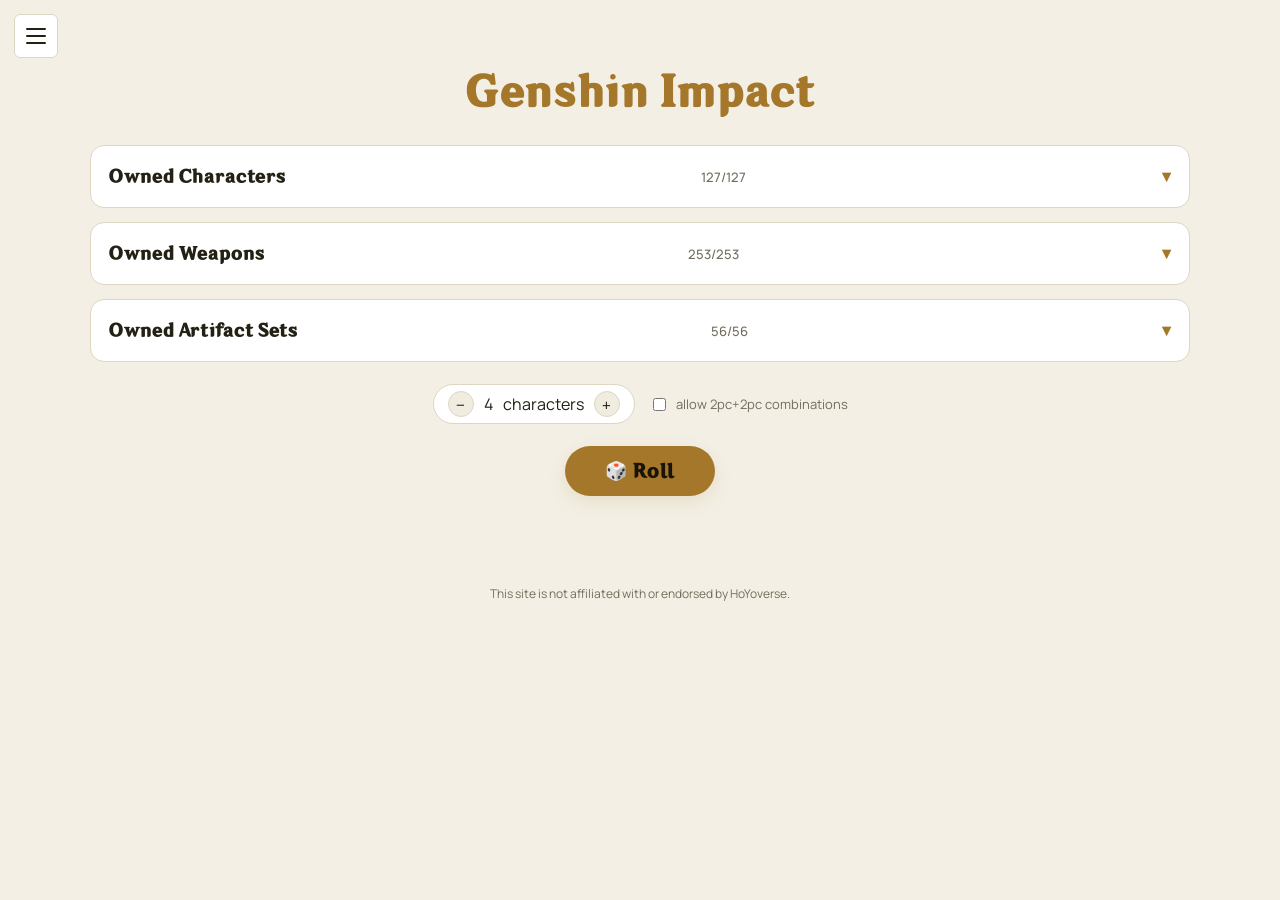
==== genshin.html @ 6782cf8c "10/10/26 Changelog" ====
<!DOCTYPE html>
<html lang="en">
<head>
<meta charset="UTF-8">
<meta name="viewport" content="width=device-width, initial-scale=1, viewport-fit=cover">
<title>Genshin Bravery</title>
<link rel="icon" type="image/png" href="images/characters/tartaglia.png">
<link rel="preconnect" href="https://fonts.googleapis.com">
<link rel="preconnect" href="https://fonts.gstatic.com" crossorigin>
<link href="https://fonts.googleapis.com/css2?family=Manrope:wght@400;500;600;700&display=swap" rel="stylesheet">
<link rel="stylesheet" href="styles.css">
</head>
<body>
<button class="sidebar-toggle" type="button" aria-label="Open game menu" aria-controls="game-sidebar" aria-expanded="false">
  <span></span><span></span><span></span>
</button>
<aside class="game-sidebar" id="game-sidebar" aria-label="Game options" aria-hidden="true" inert>
  <h2>Games</h2>
  <nav>
    <a class="game-link" href="index.html">Home</a>
    <a class="game-link" href="genshin.html">Genshin Impact</a>
    <button class="game-link" type="button" disabled aria-label="Honkai: Star Rail, unavailable">
      Honkai: Star Rail
    </button>
    <button class="game-link" type="button" disabled aria-label="Zenless Zone Zero, unavailable">
      Zenless Zone Zero
    </button>
    <button class="game-link" type="button" disabled aria-label="Wuthering Waves, unavailable">
      Wuthering Waves
    </button>
  </nav>
</aside>
<div class="wrap">
<header>
  <h1>Genshin Impact</h1>
</header>

<div class="card"><details id="det-chars"><summary>Owned Characters <span class="count" id="chars-count"></span></summary><div id="chars-groups"></div></details></div>
<div class="card"><details id="det-weapons"><summary>Owned Weapons <span class="count" id="weapons-count"></span></summary><div id="weapons-groups"></div></details></div>
<div class="card"><details id="det-artifacts"><summary>Owned Artifact Sets <span class="count" id="artifacts-count"></span></summary><div id="artifacts-groups"></div></details></div>

<div class="controls">
  <div class="stepper"><button id="team-dec">−</button><span id="team-size">4</span> characters<button id="team-inc">+</button></div>
  <label class="toggle-row"><input type="checkbox" id="combo-toggle"> allow 2pc+2pc combinations</label>
</div>

<button class="roll-btn" id="roll-btn">🎲 Roll</button>
<div id="msg"></div>
<div id="results"></div>

<footer class="landing-footer">This site is not affiliated with or endorsed by HoYoverse.</footer>
</div>

<script src="data.js"></script>
<script src="app.js"></script>
<script src="sidebar.js"></script>
</body>
</html>
---- styles.css ----
@font-face{
  font-family:'HYWenHei';
  src:url('./fonts/HYWenHei.woff2') format('woff2');
  font-style:normal;
  font-display:swap;
}
@font-face{
  font-family:'FOT-Yuruka Std';
  src:url('./fonts/FOT-Yuruka Std.woff2') format('woff2');
  font-style:normal;
  font-display:swap;
}
:root{
  --bg:#12141c; --surface:#191c27; --surface2:#212533; --line:#2c3040;
  --text:#eae7dc; --muted:#9296a8; --gold:#caa452; --gold-soft:#caa45233;
  box-sizing:border-box;
  padding-top:env(safe-area-inset-top,0px);
  padding-bottom:env(safe-area-inset-bottom,0px);
}
@media (prefers-color-scheme: light){
  :root:not([data-theme="dark"]){
    --bg:#f3efe4; --surface:#ffffff; --surface2:#f0ece0; --line:#ddd6c3;
    --text:#232014; --muted:#726d5c; --gold:#a5772b; --gold-soft:#a5772b22;
  }
}
:root[data-theme="dark"]{
  --bg:#12141c; --surface:#191c27; --surface2:#212533; --line:#2c3040;
  --text:#eae7dc; --muted:#9296a8; --gold:#caa452; --gold-soft:#caa45233;
}
*{box-sizing:border-box;}
html{scroll-padding-top:env(safe-area-inset-top,0px);}
body{margin:0; background:var(--bg); color:var(--text); font-family:'Manrope',system-ui,sans-serif; min-height:100%; padding:28px 18px 60px;}
.wrap{max-width:1100px; margin:0 auto;}
header{text-align:center; margin-bottom:28px;}
.repo-badge{display:inline-flex; align-items:center; justify-content:center; padding:7px 12px; border-radius:999px; border:1px solid var(--line); background:var(--surface); color:var(--gold); text-decoration:none; font-size:12px; font-weight:700; letter-spacing:.04em; text-transform:uppercase; transition:all .15s ease;}
.repo-badge:hover,.repo-badge:focus-visible{background:var(--surface2); border-color:var(--gold); text-decoration:none; transform:translateY(-1px);}
.github-link{display:inline-flex; width:38px; height:38px; align-items:center; justify-content:center; border:1px solid var(--line); border-radius:6px; background:var(--surface); color:var(--gold); transition:background .15s ease,border-color .15s ease,color .15s ease;}
.github-link svg{width:21px; height:21px;}
.github-link:hover,.github-link:focus-visible{background:var(--surface2); border-color:var(--gold); color:var(--text);}
h1{font-family:'HYWenHei',serif; font-weight:700; letter-spacing:.02em; font-size:clamp(28px,6vw,40px); margin:0 0 6px; color:var(--gold);}
header p{color:var(--muted); margin:0; font-size:15px;}
.card{background:var(--surface); border:1px solid var(--line); border-radius:14px; padding:16px 18px; margin-bottom:14px;}
details summary{cursor:pointer; font-family:'HYWenHei',serif; font-size:17px; font-weight:600; list-style:none; display:flex; justify-content:space-between; align-items:center; padding:4px 0;}
details summary::-webkit-details-marker{display:none;}
summary .count{font-family:'Manrope',sans-serif; font-weight:500; font-size:13px; color:var(--muted);}
summary::after{content:'▾'; color:var(--gold); transition:transform .2s;}
details[open] summary::after{transform:rotate(180deg);}
.group{margin-top:14px;}
.group-head{display:flex; justify-content:space-between; align-items:center; margin-bottom:9px;}
.group-head b{font-size:13px; letter-spacing:.03em;}
.group-head .mini{background:none; border:1px solid var(--line); color:var(--muted); font-size:11px; border-radius:20px; padding:3px 9px; cursor:pointer;}
.chips{display:grid; grid-template-columns:repeat(auto-fill,minmax(74px,1fr)); gap:12px 9px;}
.item-card{display:flex; flex-direction:column; align-items:center; gap:5px; cursor:pointer; user-select:none;}
.thumb{width:100%; aspect-ratio:1/1; border-radius:11px; background:var(--surface2); border:2px solid var(--line); display:flex; align-items:center; justify-content:center; font-family:'HYWenHei',serif; font-weight:600; font-size:17px; color:var(--muted); position:relative; overflow:hidden; transition:opacity .15s, border-color .15s;}
.thumb img{width:100%; height:100%; object-fit:cover; display:block;}
.item-card:not(.on) .thumb{opacity:.4;}
.item-card.on .thumb{border-color:var(--accent,var(--gold));}
.thumb .check{position:absolute; top:3px; right:3px; width:16px; height:16px; border-radius:50%; background:var(--accent,var(--gold)); color:#12141c; font-size:10px; font-weight:700; display:none; align-items:center; justify-content:center;}
.item-card.on .thumb .check{display:flex;}
.item-label{font-size:10.5px; text-align:center; line-height:1.2; color:var(--text); max-width:80px;}
.controls{display:flex; flex-wrap:wrap; gap:14px; align-items:center; justify-content:center; margin:22px 0;}
.stepper{display:flex; align-items:center; gap:10px; background:var(--surface); border:1px solid var(--line); border-radius:20px; padding:6px 14px;}
.stepper button{width:26px; height:26px; border-radius:50%; border:1px solid var(--line); background:var(--surface2); color:var(--text); font-size:15px; cursor:pointer;}
.toggle-row{display:flex; align-items:center; gap:7px; font-size:13px; color:var(--muted);}
.toggle-row input{accent-color:var(--gold);}
.roll-btn{display:block; margin:0 auto 30px; font-family:'HYWenHei',serif; font-weight:700; font-size:18px; letter-spacing:.03em; background:var(--gold); color:#1a1408; border:none; padding:14px 40px; border-radius:30px; cursor:pointer; box-shadow:0 6px 18px var(--gold-soft);}
.roll-btn:active{transform:translateY(1px);}
#msg{text-align:center; color:var(--muted); font-size:14px; min-height:20px; margin-bottom:10px;}
#results{display:grid; grid-template-columns:repeat(auto-fit,minmax(145px,max-content)); gap:14px; justify-content:center;}
.result-card{background:var(--surface); border:1px solid var(--line); border-top:4px solid var(--elc,var(--gold)); border-radius:12px; padding:16px 10px; min-width:0; width:175px; max-width:100%; height:550px; display:flex; flex-direction:column; align-items:center; position:relative; animation:result-card-reveal .42s cubic-bezier(.2,.75,.3,1) both; animation-delay:var(--reveal-delay,0ms);}
@keyframes result-card-reveal{from{opacity:0; transform:translateY(14px) scale(.97);}to{opacity:1; transform:translateY(0) scale(1);}}
@media (prefers-reduced-motion:reduce){.result-card{animation:none;}}
.result-card.combo-result{height:550px;}
.result-card .result-head{display:flex; flex-direction:column; align-items:center; gap:6px; width:100%; height:125px; flex-shrink:0; text-align:center;}
.result-card .result-icon{width:100%; aspect-ratio:1; height:auto; border-radius:10px; overflow:hidden; border:1px solid var(--line); background:var(--surface2); display:flex; align-items:center; justify-content:center; font-family:'HYWenHei',serif; font-size:12px; font-weight:700; color:var(--text); text-transform:uppercase; flex-shrink:0;}
.result-card .result-head .result-icon{max-width:104px;}
.result-card .result-icon img{width:100%; height:100%; object-fit:cover; display:block;}
.result-card h3{margin:0 0 2px; font-family:'HYWenHei',serif; font-size:15px;}
.result-card .elem{font-size:10px; color:var(--elc,var(--muted)); font-weight:700; letter-spacing:.04em; margin-bottom:10px;}
.result-card .result-section{width:100%; display:flex; justify-content:center; text-align:center;}
.result-card .weapon-result{height:220px; flex-shrink:0; align-items:center;}
.result-card .artifact-result{height:140px; flex-shrink:0; align-items:flex-end; padding-bottom:18px;}
.result-card.combo-result .weapon-result{height:175px;}
.result-card.combo-result .artifact-result{height:210px; align-items:center; padding-bottom:0;}
.result-card .result-item{display:flex; flex-direction:column; align-items:center; gap:6px; min-height:22px; max-width:100%; color:var(--text); font-size:11px; overflow-wrap:anywhere;}
.result-card .result-item b{font-weight:600; line-height:1.2; min-height:27px; display:flex; align-items:flex-start; justify-content:center;}
.result-card .weapon-result .result-item{width:100%;}
.result-card .weapon-result .result-icon{max-width:104px;}
.result-card .artifact-group{display:flex; justify-content:center; gap:6px; width:100%;}
.result-card .artifact-group .result-item{width:calc(50% - 3px);}
.result-card .artifact-group .result-icon{max-width:104px;}
.result-card .artifact-group.combo{flex-direction:column; align-items:center; gap:5px;}
.result-card .artifact-group.combo .result-item{width:100%;}
.result-card .artifact-group.combo .result-icon{max-width:68px;}
.result-card .result-item .mini-icon{width:20px; height:20px; border-radius:6px; object-fit:cover; display:flex; align-items:center; justify-content:center; background:var(--surface2); border:1px solid var(--line); font-size:8px; color:var(--text); font-family:'HYWenHei',serif; overflow:hidden; flex-shrink:0;}
.result-card .result-item .mini-icon img{width:100%; height:100%; object-fit:cover; display:block;}
.result-card .note{position:absolute; left:10px; right:10px; bottom:6px; font-size:11px; color:var(--gold); text-align:center;}
footer{text-align:center; color:var(--muted); font-size:12px; margin-top:30px;}
footer + footer{margin-top:6px;}
footer:last-child{margin-top:12px;}
.landing-page{display:flex; flex-direction:column; min-height:100vh; padding:0;}
.game-sidebar{position:fixed; z-index:20; inset:0 auto 0 0; width:min(280px,85vw); padding:76px 18px 24px; background:var(--surface); border-right:1px solid var(--line); box-shadow:12px 0 32px #0003; transform:translateX(-105%); visibility:hidden; transition:transform .22s ease,visibility .22s;}
.sidebar-open .game-sidebar{transform:translateX(0); visibility:visible;}
.sidebar-toggle{position:fixed; z-index:30; top:14px; left:14px; display:grid; align-content:center; justify-items:center; gap:5px; width:44px; height:44px; padding:0; border:1px solid var(--line); border-radius:6px; background:var(--surface); color:var(--text); cursor:pointer;}
.sidebar-toggle span{width:20px; height:2px; border-radius:1px; background:currentColor;}
.sidebar-toggle:hover,.sidebar-toggle:focus-visible{border-color:var(--gold); outline-color:var(--gold);}
.game-sidebar h2{margin:0 0 22px; color:var(--muted); font-size:12px; font-weight:700; letter-spacing:.12em; text-transform:uppercase;}
.game-sidebar nav{display:grid; gap:8px;}
.game-link{display:flex; align-items:center; width:100%; min-height:46px; padding:0 13px; border:1px solid transparent; border-radius:6px; background:transparent; color:var(--text); font:600 14px 'Manrope',system-ui,sans-serif; text-align:left; text-decoration:none; cursor:pointer;}
.game-link[href]:hover,.game-link[href]:focus-visible{background:var(--surface2); border-color:var(--line);}
.game-link:disabled{color:var(--muted); cursor:not-allowed; opacity:.6;}
.landing-main{display:flex; flex:1; flex-direction:column; align-items:center; justify-content:center; gap:16px; min-width:0; min-height:0; padding:32px;}
.landing-main h1{font-family:'FOT-Yuruka Std',serif; font-weight:400; margin:0; text-align:center; font-size:clamp(32px,6vw,56px);}
.landing-footer{display:flex; align-items:center; justify-content:center; gap:16px; width:100%; margin:0; padding:16px 24px max(16px,env(safe-area-inset-bottom,0px)); color:var(--muted); font-size:12px; line-height:1.6; text-align:center;}
.landing-footer a{color:var(--gold); text-underline-offset:3px;}
.landing-footer a:hover,.landing-footer a:focus-visible{color:var(--text);}
@media(max-width:600px){
  .game-sidebar nav{grid-template-columns:1fr;}
  .game-link{padding:0 9px; font-size:12px;}
  .landing-footer{padding-right:16px; padding-left:16px;}
}
body:not(.landing-page) .wrap{padding-top:40px;}
@media(prefers-reduced-motion:reduce){.game-sidebar{transition:none;}}
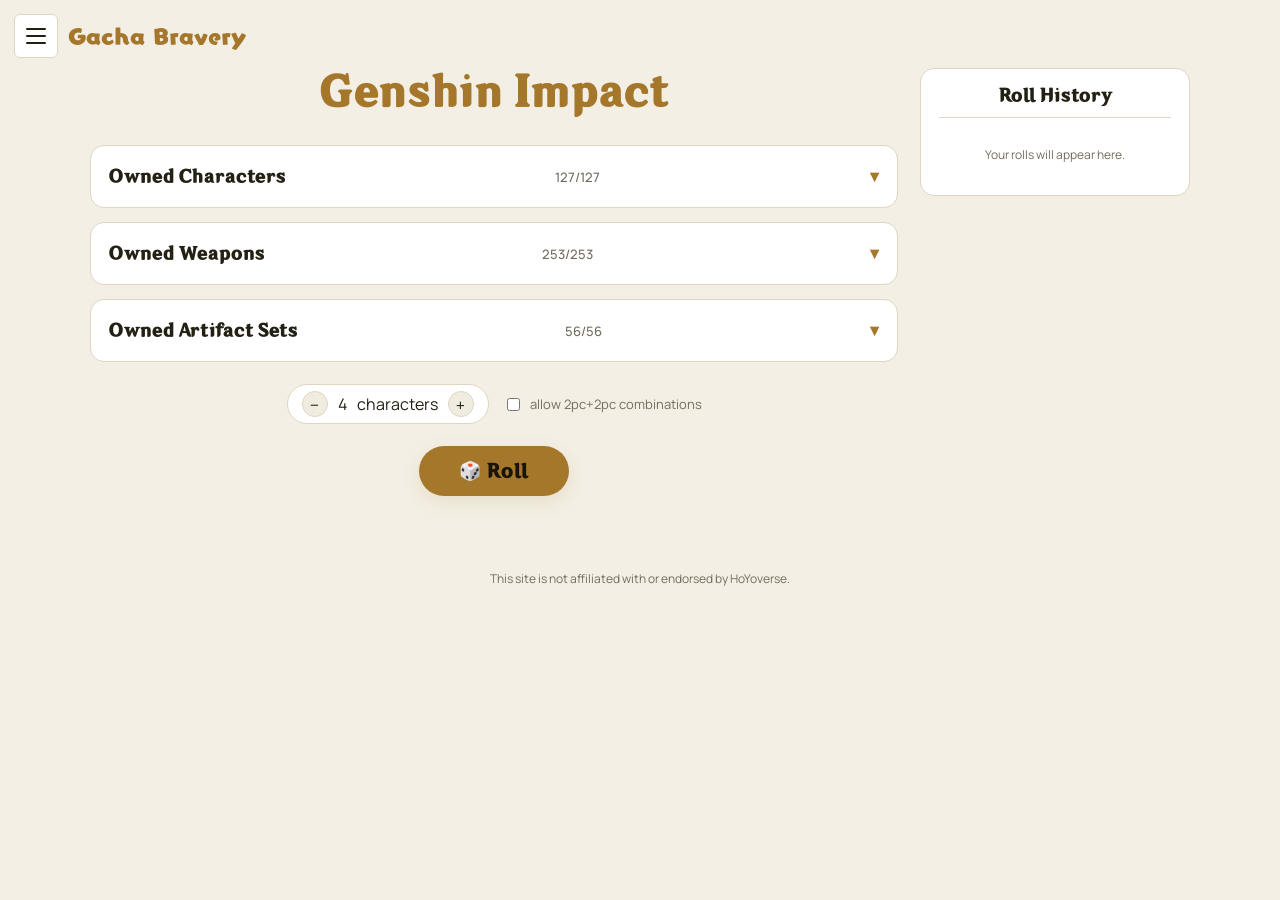
==== commit 208c1e61: "10/10/26 Changelog v2" ====
--- a/genshin.html
+++ b/genshin.html
@@ -3,7 +3,7 @@
 <head>
 <meta charset="UTF-8">
 <meta name="viewport" content="width=device-width, initial-scale=1, viewport-fit=cover">
-<title>Genshin Bravery</title>
+<title>Gacha Bravery</title>
 <link rel="icon" type="image/png" href="images/characters/tartaglia.png">
 <link rel="preconnect" href="https://fonts.googleapis.com">
 <link rel="preconnect" href="https://fonts.gstatic.com" crossorigin>
@@ -14,11 +14,11 @@
 <button class="sidebar-toggle" type="button" aria-label="Open game menu" aria-controls="game-sidebar" aria-expanded="false">
   <span></span><span></span><span></span>
 </button>
+<a class="brand-link" href="index.html">Gacha Bravery</a>
 <aside class="game-sidebar" id="game-sidebar" aria-label="Game options" aria-hidden="true" inert>
   <h2>Games</h2>
   <nav>
-    <a class="game-link" href="index.html">Home</a>
-    <a class="game-link" href="genshin.html">Genshin Impact</a>
+    <button class="game-link" type="button" disabled aria-current="page">Genshin Impact</button>
     <button class="game-link" type="button" disabled aria-label="Honkai: Star Rail, unavailable">
       Honkai: Star Rail
     </button>
@@ -31,6 +31,8 @@
   </nav>
 </aside>
 <div class="wrap">
+<div class="genshin-layout">
+<main class="genshin-main">
 <header>
   <h1>Genshin Impact</h1>
 </header>
@@ -47,6 +49,17 @@
 <button class="roll-btn" id="roll-btn">🎲 Roll</button>
 <div id="msg"></div>
 <div id="results"></div>
+</main>
+
+<aside class="roll-history card" aria-labelledby="history-title">
+  <div class="history-heading">
+    <h2 id="history-title">Roll History</h2>
+  </div>
+  <ol id="roll-history" aria-live="polite">
+    <li class="history-empty">Your rolls will appear here.</li>
+  </ol>
+</aside>
+</div>
 
 <footer class="landing-footer">This site is not affiliated with or endorsed by HoYoverse.</footer>
 </div>
--- a/styles.css
+++ b/styles.css
@@ -31,6 +31,19 @@
 html{scroll-padding-top:env(safe-area-inset-top,0px);}
 body{margin:0; background:var(--bg); color:var(--text); font-family:'Manrope',system-ui,sans-serif; min-height:100%; padding:28px 18px 60px;}
 .wrap{max-width:1100px; margin:0 auto;}
+.genshin-layout{display:grid; grid-template-columns:minmax(0,1fr) 270px; gap:22px; align-items:start;}
+.genshin-main{min-width:0;}
+.roll-history{position:sticky; top:18px; max-height:calc(100vh - 36px); overflow:auto; padding:14px;}
+.history-heading{display:flex; align-items:center; justify-content:center; padding-bottom:11px; border-bottom:1px solid var(--line); text-align:center;}
+.history-heading h2{margin:0; font-family:'HYWenHei',serif; font-size:17px;}
+#roll-history{display:grid; gap:10px; margin:0; padding:12px 0 0; list-style:none;}
+.history-empty{padding:16px 4px; color:var(--muted); font-size:12px; text-align:center;}
+.history-entry{min-width:0;}
+.history-roll{display:block; width:100%; padding:7px; border:1px solid var(--line); border-radius:6px; background:var(--surface2); cursor:pointer;}
+.history-roll:hover,.history-roll:focus-visible,.history-roll[aria-current="true"]{border-color:var(--gold); outline-color:var(--gold);}
+.history-characters{display:flex; align-items:center; justify-content:center; gap:6px; min-width:0;}
+.history-avatar{display:flex; width:42px; aspect-ratio:1; flex:0 0 42px; align-items:center; justify-content:center; overflow:hidden; border:1px solid var(--line); border-radius:5px; background:var(--surface); color:var(--muted); font:700 11px 'HYWenHei',serif;}
+.history-avatar img{display:block; width:100%; height:100%; object-fit:cover;}
 header{text-align:center; margin-bottom:28px;}
 .repo-badge{display:inline-flex; align-items:center; justify-content:center; padding:7px 12px; border-radius:999px; border:1px solid var(--line); background:var(--surface); color:var(--gold); text-decoration:none; font-size:12px; font-weight:700; letter-spacing:.04em; text-transform:uppercase; transition:all .15s ease;}
 .repo-badge:hover,.repo-badge:focus-visible{background:var(--surface2); border-color:var(--gold); text-decoration:none; transform:translateY(-1px);}
@@ -63,9 +76,9 @@
 .stepper button{width:26px; height:26px; border-radius:50%; border:1px solid var(--line); background:var(--surface2); color:var(--text); font-size:15px; cursor:pointer;}
 .toggle-row{display:flex; align-items:center; gap:7px; font-size:13px; color:var(--muted);}
 .toggle-row input{accent-color:var(--gold);}
-.roll-btn{display:block; margin:0 auto 30px; font-family:'HYWenHei',serif; font-weight:700; font-size:18px; letter-spacing:.03em; background:var(--gold); color:#1a1408; border:none; padding:14px 40px; border-radius:30px; cursor:pointer; box-shadow:0 6px 18px var(--gold-soft);}
+.roll-btn{display:block; margin:0 auto 20px; font-family:'HYWenHei',serif; font-weight:700; font-size:18px; letter-spacing:.03em; background:var(--gold); color:#1a1408; border:none; padding:14px 40px; border-radius:30px; cursor:pointer; box-shadow:0 6px 18px var(--gold-soft);}
 .roll-btn:active{transform:translateY(1px);}
-#msg{text-align:center; color:var(--muted); font-size:14px; min-height:20px; margin-bottom:10px;}
+#msg{text-align:center; color:var(--muted); font-size:14px; min-height:15px; margin-bottom:10px;}
 #results{display:grid; grid-template-columns:repeat(auto-fit,minmax(145px,max-content)); gap:14px; justify-content:center;}
 .result-card{background:var(--surface); border:1px solid var(--line); border-top:4px solid var(--elc,var(--gold)); border-radius:12px; padding:16px 10px; min-width:0; width:175px; max-width:100%; height:550px; display:flex; flex-direction:column; align-items:center; position:relative; animation:result-card-reveal .42s cubic-bezier(.2,.75,.3,1) both; animation-delay:var(--reveal-delay,0ms);}
 @keyframes result-card-reveal{from{opacity:0; transform:translateY(14px) scale(.97);}to{opacity:1; transform:translateY(0) scale(1);}}
@@ -104,6 +117,8 @@
 .sidebar-toggle{position:fixed; z-index:30; top:14px; left:14px; display:grid; align-content:center; justify-items:center; gap:5px; width:44px; height:44px; padding:0; border:1px solid var(--line); border-radius:6px; background:var(--surface); color:var(--text); cursor:pointer;}
 .sidebar-toggle span{width:20px; height:2px; border-radius:1px; background:currentColor;}
 .sidebar-toggle:hover,.sidebar-toggle:focus-visible{border-color:var(--gold); outline-color:var(--gold);}
+.brand-link{position:fixed; z-index:30; top:14px; left:68px; display:flex; min-height:44px; align-items:center; color:var(--gold); font:400 20px 'FOT-Yuruka Std','HYWenHei',serif; text-decoration:none;}
+.brand-link:hover,.brand-link:focus-visible{color:var(--text); text-decoration:none; outline-color:var(--gold);}
 .game-sidebar h2{margin:0 0 22px; color:var(--muted); font-size:12px; font-weight:700; letter-spacing:.12em; text-transform:uppercase;}
 .game-sidebar nav{display:grid; gap:8px;}
 .game-link{display:flex; align-items:center; width:100%; min-height:46px; padding:0 13px; border:1px solid transparent; border-radius:6px; background:transparent; color:var(--text); font:600 14px 'Manrope',system-ui,sans-serif; text-align:left; text-decoration:none; cursor:pointer;}
@@ -111,6 +126,7 @@
 .game-link:disabled{color:var(--muted); cursor:not-allowed; opacity:.6;}
 .landing-main{display:flex; flex:1; flex-direction:column; align-items:center; justify-content:center; gap:16px; min-width:0; min-height:0; padding:32px;}
 .landing-main h1{font-family:'FOT-Yuruka Std',serif; font-weight:400; margin:0; text-align:center; font-size:clamp(32px,6vw,56px);}
+.landing-description{max-width:620px; margin:-10px 0 0; color:var(--muted); font-size:16px; line-height:1.65; text-align:center;}
 .landing-footer{display:flex; align-items:center; justify-content:center; gap:16px; width:100%; margin:0; padding:16px 24px max(16px,env(safe-area-inset-bottom,0px)); color:var(--muted); font-size:12px; line-height:1.6; text-align:center;}
 .landing-footer a{color:var(--gold); text-underline-offset:3px;}
 .landing-footer a:hover,.landing-footer a:focus-visible{color:var(--text);}
@@ -120,4 +136,11 @@
   .landing-footer{padding-right:16px; padding-left:16px;}
 }
 body:not(.landing-page) .wrap{padding-top:40px;}
+@media(max-width:900px){
+  .genshin-layout{grid-template-columns:minmax(0,1fr) 230px; gap:14px;}
+}
+@media(max-width:680px){
+  .genshin-layout{grid-template-columns:1fr;}
+  .roll-history{position:static; max-height:340px;}
+}
 @media(prefers-reduced-motion:reduce){.game-sidebar{transition:none;}}
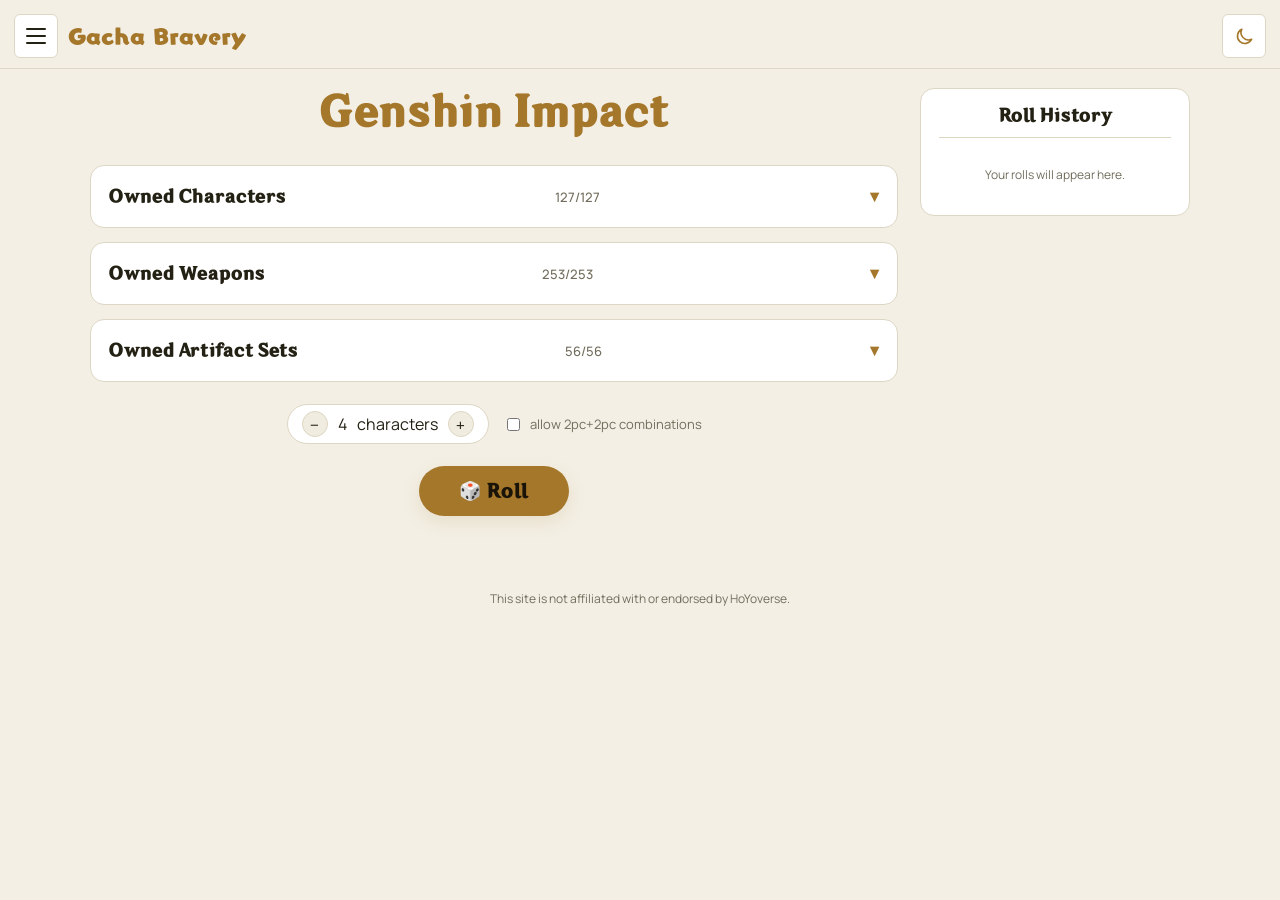
==== commit 316154b9: "28/10/26 Changelog" ====
--- a/genshin.html
+++ b/genshin.html
@@ -4,17 +4,23 @@
 <meta charset="UTF-8">
 <meta name="viewport" content="width=device-width, initial-scale=1, viewport-fit=cover">
 <title>Gacha Bravery</title>
-<link rel="icon" type="image/png" href="images/characters/tartaglia.png">
+<link rel="icon" type="image/png" href="images/gacha-bravery-logo.png">
 <link rel="preconnect" href="https://fonts.googleapis.com">
 <link rel="preconnect" href="https://fonts.gstatic.com" crossorigin>
 <link href="https://fonts.googleapis.com/css2?family=Manrope:wght@400;500;600;700&display=swap" rel="stylesheet">
+<script src="theme.js"></script>
 <link rel="stylesheet" href="styles.css">
 </head>
-<body>
+<body class="genshin-page">
 <button class="sidebar-toggle" type="button" aria-label="Open game menu" aria-controls="game-sidebar" aria-expanded="false">
   <span></span><span></span><span></span>
 </button>
 <a class="brand-link" href="index.html">Gacha Bravery</a>
+<div class="topbar-divider" aria-hidden="true"></div>
+<button class="theme-toggle" type="button" aria-label="Switch to light mode" title="Switch to light mode" aria-pressed="false">
+  <svg class="theme-icon theme-icon-sun" viewBox="0 0 24 24" aria-hidden="true"><circle cx="12" cy="12" r="4"></circle><path d="M12 2v2m0 16v2M4.93 4.93l1.42 1.42m11.3 11.3 1.42 1.42M2 12h2m16 0h2M4.93 19.07l1.42-1.42m11.3-11.3 1.42-1.42"></path></svg>
+  <svg class="theme-icon theme-icon-moon" viewBox="0 0 24 24" aria-hidden="true"><path d="M20.2 15.1A8.5 8.5 0 0 1 8.9 3.8 8.5 8.5 0 1 0 20.2 15.1Z"></path></svg>
+</button>
 <aside class="game-sidebar" id="game-sidebar" aria-label="Game options" aria-hidden="true" inert>
   <h2>Games</h2>
   <nav>
--- a/styles.css
+++ b/styles.css
@@ -13,6 +13,7 @@
 :root{
   --bg:#12141c; --surface:#191c27; --surface2:#212533; --line:#2c3040;
   --text:#eae7dc; --muted:#9296a8; --gold:#caa452; --gold-soft:#caa45233;
+  color-scheme:dark;
   box-sizing:border-box;
   padding-top:env(safe-area-inset-top,0px);
   padding-bottom:env(safe-area-inset-bottom,0px);
@@ -21,11 +22,17 @@
   :root:not([data-theme="dark"]){
     --bg:#f3efe4; --surface:#ffffff; --surface2:#f0ece0; --line:#ddd6c3;
     --text:#232014; --muted:#726d5c; --gold:#a5772b; --gold-soft:#a5772b22;
+    color-scheme:light;
   }
 }
 :root[data-theme="dark"]{
   --bg:#12141c; --surface:#191c27; --surface2:#212533; --line:#2c3040;
   --text:#eae7dc; --muted:#9296a8; --gold:#caa452; --gold-soft:#caa45233;
+}
+:root[data-theme="light"]{
+  --bg:#f3efe4; --surface:#ffffff; --surface2:#f0ece0; --line:#ddd6c3;
+  --text:#232014; --muted:#726d5c; --gold:#a5772b; --gold-soft:#a5772b22;
+  color-scheme:light;
 }
 *{box-sizing:border-box;}
 html{scroll-padding-top:env(safe-area-inset-top,0px);}
@@ -119,14 +126,34 @@
 .sidebar-toggle:hover,.sidebar-toggle:focus-visible{border-color:var(--gold); outline-color:var(--gold);}
 .brand-link{position:fixed; z-index:30; top:14px; left:68px; display:flex; min-height:44px; align-items:center; color:var(--gold); font:400 20px 'FOT-Yuruka Std','HYWenHei',serif; text-decoration:none;}
 .brand-link:hover,.brand-link:focus-visible{color:var(--text); text-decoration:none; outline-color:var(--gold);}
+.topbar-divider{position:fixed; z-index:25; top:68px; right:0; left:0; border-top:1px solid var(--line); pointer-events:none;}
+.theme-toggle{position:fixed; z-index:30; top:14px; right:14px; display:flex; width:44px; height:44px; align-items:center; justify-content:center; padding:0; border:1px solid var(--line); border-radius:6px; background:var(--surface); color:var(--gold); cursor:pointer; transition:background .15s ease,border-color .15s ease,color .15s ease;}
+.theme-toggle:hover,.theme-toggle:focus-visible{background:var(--surface2); border-color:var(--gold); color:var(--text); outline-color:var(--gold);}
+.theme-icon{width:21px; height:21px; fill:none; stroke:currentColor; stroke-linecap:round; stroke-linejoin:round; stroke-width:1.8;}
+.theme-icon-moon,:root[data-theme="light"] .theme-icon-sun{display:none;}
+:root[data-theme="light"] .theme-icon-moon{display:block;}
+:root:not([data-theme="light"]):not([data-theme="dark"]) .theme-icon-sun{display:none;}
+:root:not([data-theme="light"]):not([data-theme="dark"]) .theme-icon-moon{display:block;}
 .game-sidebar h2{margin:0 0 22px; color:var(--muted); font-size:12px; font-weight:700; letter-spacing:.12em; text-transform:uppercase;}
 .game-sidebar nav{display:grid; gap:8px;}
 .game-link{display:flex; align-items:center; width:100%; min-height:46px; padding:0 13px; border:1px solid transparent; border-radius:6px; background:transparent; color:var(--text); font:600 14px 'Manrope',system-ui,sans-serif; text-align:left; text-decoration:none; cursor:pointer;}
 .game-link[href]:hover,.game-link[href]:focus-visible{background:var(--surface2); border-color:var(--line);}
 .game-link:disabled{color:var(--muted); cursor:not-allowed; opacity:.6;}
-.landing-main{display:flex; flex:1; flex-direction:column; align-items:center; justify-content:center; gap:16px; min-width:0; min-height:0; padding:32px;}
-.landing-main h1{font-family:'FOT-Yuruka Std',serif; font-weight:400; margin:0; text-align:center; font-size:clamp(32px,6vw,56px);}
-.landing-description{max-width:620px; margin:-10px 0 0; color:var(--muted); font-size:16px; line-height:1.65; text-align:center;}
+.landing-main{display:grid; flex:1; grid-template-columns:minmax(0,1.15fr) minmax(290px,.85fr); align-items:center; gap:clamp(32px,6vw,88px); width:min(1200px,100%); min-width:0; min-height:0; margin:0 auto; padding:90px 40px 32px;}
+.landing-copy{display:flex; align-items:center; gap:clamp(22px,4vw,48px); min-width:0;}
+.landing-logo{width:clamp(150px,19vw,240px); height:auto; flex:0 0 auto; object-fit:contain;}
+.landing-copy-text{display:grid; justify-items:start; gap:22px; min-width:0;}
+.landing-description{max-width:580px; margin:0; color:var(--text); font-size:clamp(20px,2.1vw,27px); line-height:1.6; text-align:left;}
+.landing-carousel{display:grid; justify-items:center; gap:12px; min-width:0; padding:20px; border:1px solid var(--line); border-radius:16px; background:var(--surface);}
+.preview-heading{text-align:center;}
+.preview-heading h2{margin:0; font-family:'HYWenHei',serif; font-size:18px; color:var(--gold);}
+.preview-heading p{margin:5px 0 0; color:var(--muted); font-size:13px;}
+.preview-stage{display:flex; justify-content:center; min-height:550px;}
+.preview-stage .result-card{flex:0 0 175px;}
+.preview-controls{display:flex; align-items:center; justify-content:center; gap:18px;}
+.preview-arrow{width:38px; height:38px; border:1px solid var(--line); border-radius:50%; background:var(--surface2); color:var(--text); font-size:25px; line-height:1; cursor:pointer;}
+.preview-arrow:hover,.preview-arrow:focus-visible{border-color:var(--gold); outline-color:var(--gold);}
+.preview-position{min-width:42px; color:var(--muted); font-size:13px; text-align:center;}
 .landing-footer{display:flex; align-items:center; justify-content:center; gap:16px; width:100%; margin:0; padding:16px 24px max(16px,env(safe-area-inset-bottom,0px)); color:var(--muted); font-size:12px; line-height:1.6; text-align:center;}
 .landing-footer a{color:var(--gold); text-underline-offset:3px;}
 .landing-footer a:hover,.landing-footer a:focus-visible{color:var(--text);}
@@ -136,10 +163,21 @@
   .landing-footer{padding-right:16px; padding-left:16px;}
 }
 body:not(.landing-page) .wrap{padding-top:40px;}
+body.genshin-page .wrap{padding-top:60px;}
+@media(max-width:900px){
+  .landing-main{grid-template-columns:minmax(0,1fr) minmax(260px,.8fr); gap:28px; padding-right:24px; padding-left:24px;}
+  .landing-logo{width:clamp(140px,20vw,190px);}
+}
 @media(max-width:900px){
   .genshin-layout{grid-template-columns:minmax(0,1fr) 230px; gap:14px;}
 }
 @media(max-width:680px){
+  .landing-main{grid-template-columns:1fr; gap:30px; padding:88px 20px 24px;}
+  .landing-copy{flex-direction:row; align-items:center; gap:18px;}
+  .landing-logo{width:clamp(100px,30vw,150px);}
+  .landing-copy-text{gap:14px;}
+  .landing-description{font-size:clamp(18px,5vw,22px);}
+  .landing-carousel{width:min(100%,360px); justify-self:center; padding:16px 12px;}
   .genshin-layout{grid-template-columns:1fr;}
   .roll-history{position:static; max-height:340px;}
 }
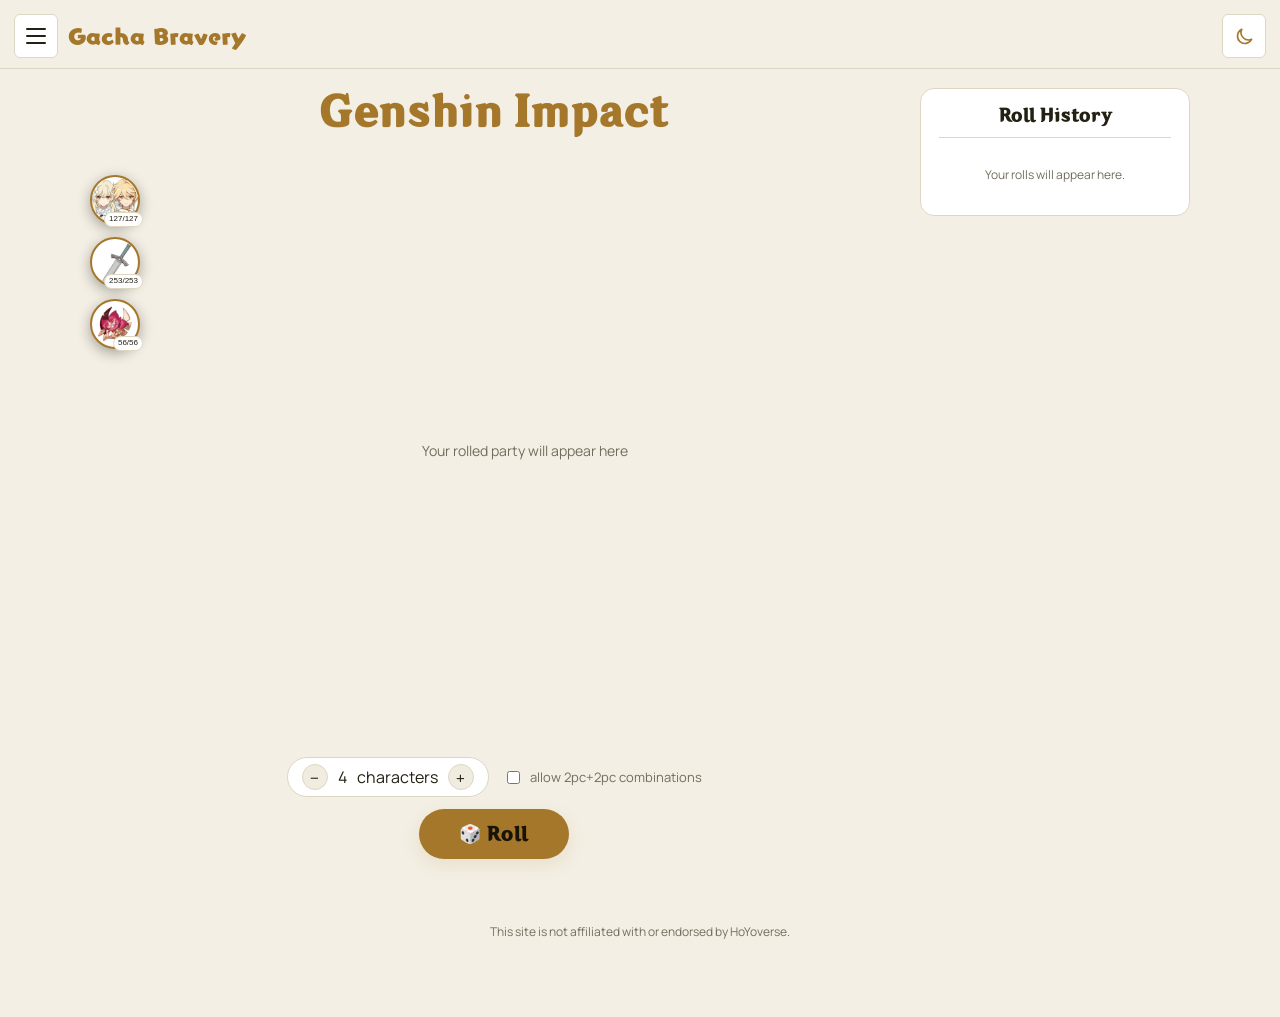
==== commit 00a4f314: "3/11/26 Changelog" ====
--- a/genshin.html
+++ b/genshin.html
@@ -36,6 +36,25 @@
     </button>
   </nav>
 </aside>
+<section class="collection-popout card" id="chars-popout" role="dialog" aria-label="Owned characters" hidden>
+  <div class="collection-heading"><h2>Owned Characters <span class="count" id="chars-count-label"></span></h2><button class="popout-close" type="button" aria-label="Close owned characters">×</button></div>
+  <div class="collection-filters">
+    <label>Element<select id="chars-element-filter"><option value="">All elements</option></select></label>
+    <label>Weapon type<select id="chars-weapon-filter"><option value="">All weapon types</option></select></label>
+  </div>
+  <div id="chars-groups"></div>
+</section>
+<section class="collection-popout card" id="weapons-popout" role="dialog" aria-label="Owned weapons" hidden>
+  <div class="collection-heading"><h2>Owned Weapons <span class="count" id="weapons-count-label"></span></h2><button class="popout-close" type="button" aria-label="Close owned weapons">×</button></div>
+  <div class="collection-filters">
+    <label>Weapon type<select id="weapons-type-filter"><option value="">All weapon types</option></select></label>
+  </div>
+  <div id="weapons-groups"></div>
+</section>
+<section class="collection-popout card" id="artifacts-popout" role="dialog" aria-label="Owned artifact sets" hidden>
+  <div class="collection-heading"><h2>Owned Artifact Sets <span class="count" id="artifacts-count-label"></span></h2><button class="popout-close" type="button" aria-label="Close owned artifact sets">×</button></div>
+  <div id="artifacts-groups"></div>
+</section>
 <div class="wrap">
 <div class="genshin-layout">
 <main class="genshin-main">
@@ -43,18 +62,27 @@
   <h1>Genshin Impact</h1>
 </header>
 
-<div class="card"><details id="det-chars"><summary>Owned Characters <span class="count" id="chars-count"></span></summary><div id="chars-groups"></div></details></div>
-<div class="card"><details id="det-weapons"><summary>Owned Weapons <span class="count" id="weapons-count"></span></summary><div id="weapons-groups"></div></details></div>
-<div class="card"><details id="det-artifacts"><summary>Owned Artifact Sets <span class="count" id="artifacts-count"></span></summary><div id="artifacts-groups"></div></details></div>
+<div class="result-stage">
+  <nav class="collection-dock" aria-label="Owned item collections">
+    <button class="collection-launcher" type="button" aria-label="Owned characters" aria-controls="chars-popout" aria-expanded="false" data-popout="chars-popout">
+      <img alt="" aria-hidden="true"><span class="launcher-count" id="chars-count"></span>
+    </button>
+    <button class="collection-launcher" type="button" aria-label="Owned weapons" aria-controls="weapons-popout" aria-expanded="false" data-popout="weapons-popout">
+      <img alt="" aria-hidden="true"><span class="launcher-count" id="weapons-count"></span>
+    </button>
+    <button class="collection-launcher" type="button" aria-label="Owned artifact sets" aria-controls="artifacts-popout" aria-expanded="false" data-popout="artifacts-popout">
+      <img alt="" aria-hidden="true"><span class="launcher-count" id="artifacts-count"></span>
+    </button>
+  </nav>
+  <div id="results"></div>
+</div>
 
 <div class="controls">
-  <div class="stepper"><button id="team-dec">−</button><span id="team-size">4</span> characters<button id="team-inc">+</button></div>
+  <div class="stepper"><button id="team-dec" type="button" aria-label="Decrease team size">−</button><span id="team-size">4</span> characters<button id="team-inc" type="button" aria-label="Increase team size">+</button></div>
   <label class="toggle-row"><input type="checkbox" id="combo-toggle"> allow 2pc+2pc combinations</label>
 </div>
-
-<button class="roll-btn" id="roll-btn">🎲 Roll</button>
+<button class="roll-btn" id="roll-btn" type="button">🎲 Roll</button>
 <div id="msg"></div>
-<div id="results"></div>
 </main>
 
 <aside class="roll-history card" aria-labelledby="history-title">
--- a/styles.css
+++ b/styles.css
@@ -78,15 +78,17 @@
 .thumb .check{position:absolute; top:3px; right:3px; width:16px; height:16px; border-radius:50%; background:var(--accent,var(--gold)); color:#12141c; font-size:10px; font-weight:700; display:none; align-items:center; justify-content:center;}
 .item-card.on .thumb .check{display:flex;}
 .item-label{font-size:10.5px; text-align:center; line-height:1.2; color:var(--text); max-width:80px;}
-.controls{display:flex; flex-wrap:wrap; gap:14px; align-items:center; justify-content:center; margin:22px 0;}
+.controls{display:flex; flex-wrap:wrap; gap:14px; align-items:center; justify-content:center; margin:18px 0 12px;}
 .stepper{display:flex; align-items:center; gap:10px; background:var(--surface); border:1px solid var(--line); border-radius:20px; padding:6px 14px;}
 .stepper button{width:26px; height:26px; border-radius:50%; border:1px solid var(--line); background:var(--surface2); color:var(--text); font-size:15px; cursor:pointer;}
 .toggle-row{display:flex; align-items:center; gap:7px; font-size:13px; color:var(--muted);}
 .toggle-row input{accent-color:var(--gold);}
-.roll-btn{display:block; margin:0 auto 20px; font-family:'HYWenHei',serif; font-weight:700; font-size:18px; letter-spacing:.03em; background:var(--gold); color:#1a1408; border:none; padding:14px 40px; border-radius:30px; cursor:pointer; box-shadow:0 6px 18px var(--gold-soft);}
+.roll-btn{display:block; margin:0 auto 10px; font-family:'HYWenHei',serif; font-weight:700; font-size:18px; letter-spacing:.03em; background:var(--gold); color:#1a1408; border:none; padding:14px 40px; border-radius:30px; cursor:pointer; box-shadow:0 6px 18px var(--gold-soft);}
 .roll-btn:active{transform:translateY(1px);}
 #msg{text-align:center; color:var(--muted); font-size:14px; min-height:15px; margin-bottom:10px;}
-#results{display:grid; grid-template-columns:repeat(auto-fit,minmax(145px,max-content)); gap:14px; justify-content:center;}
+.result-stage{display:flex; min-height:574px; align-items:center; justify-content:center; padding:10px 0;}
+#results{display:grid; width:100%; min-height:550px; grid-template-columns:repeat(auto-fit,minmax(145px,max-content)); align-content:center; gap:14px; justify-content:center;}
+#results:empty::before{content:'Your rolled party will appear here'; color:var(--muted); font-size:14px;}
 .result-card{background:var(--surface); border:1px solid var(--line); border-top:4px solid var(--elc,var(--gold)); border-radius:12px; padding:16px 10px; min-width:0; width:175px; max-width:100%; height:550px; display:flex; flex-direction:column; align-items:center; position:relative; animation:result-card-reveal .42s cubic-bezier(.2,.75,.3,1) both; animation-delay:var(--reveal-delay,0ms);}
 @keyframes result-card-reveal{from{opacity:0; transform:translateY(14px) scale(.97);}to{opacity:1; transform:translateY(0) scale(1);}}
 @media (prefers-reduced-motion:reduce){.result-card{animation:none;}}
@@ -119,6 +121,7 @@
 footer + footer{margin-top:6px;}
 footer:last-child{margin-top:12px;}
 .landing-page{display:flex; flex-direction:column; min-height:100vh; padding:0;}
+body::before{position:fixed; z-index:15; inset:0 0 auto; height:69px; background:var(--bg); content:""; pointer-events:none;}
 .game-sidebar{position:fixed; z-index:20; inset:0 auto 0 0; width:min(280px,85vw); padding:76px 18px 24px; background:var(--surface); border-right:1px solid var(--line); box-shadow:12px 0 32px #0003; transform:translateX(-105%); visibility:hidden; transition:transform .22s ease,visibility .22s;}
 .sidebar-open .game-sidebar{transform:translateX(0); visibility:visible;}
 .sidebar-toggle{position:fixed; z-index:30; top:14px; left:14px; display:grid; align-content:center; justify-items:center; gap:5px; width:44px; height:44px; padding:0; border:1px solid var(--line); border-radius:6px; background:var(--surface); color:var(--text); cursor:pointer;}
@@ -139,6 +142,22 @@
 .game-link{display:flex; align-items:center; width:100%; min-height:46px; padding:0 13px; border:1px solid transparent; border-radius:6px; background:transparent; color:var(--text); font:600 14px 'Manrope',system-ui,sans-serif; text-align:left; text-decoration:none; cursor:pointer;}
 .game-link[href]:hover,.game-link[href]:focus-visible{background:var(--surface2); border-color:var(--line);}
 .game-link:disabled{color:var(--muted); cursor:not-allowed; opacity:.6;}
+.collection-dock{position:fixed; z-index:18; top:50%; left:12px; display:grid; gap:12px; transform:translateY(-50%);}
+.collection-launcher{position:relative; display:flex; width:50px; height:50px; align-items:center; justify-content:center; padding:0; overflow:visible; border:2px solid var(--gold); border-radius:50%; background:var(--surface); box-shadow:0 4px 14px #0005; cursor:pointer; transition:transform .15s ease,border-color .15s ease,opacity .15s ease;}
+.collection-launcher:hover,.collection-launcher:focus-visible,.collection-launcher[aria-expanded="true"]{transform:scale(1.08); border-color:var(--text); outline-color:var(--gold);}
+.collection-launcher img{width:100%; height:100%; border-radius:50%; object-fit:cover;}
+.launcher-count{position:absolute; right:-5px; bottom:-4px; padding:2px 4px; border:1px solid var(--line); border-radius:10px; background:var(--surface); color:var(--text); font-size:8px; line-height:1.1; white-space:nowrap;}
+.collection-popout{position:fixed; z-index:17; top:50%; left:76px; width:min(690px,calc(100vw - 92px)); max-height:min(82vh,900px); margin:0; padding:16px; overflow:auto; transform:translateY(-50%); box-shadow:0 14px 42px #0008;}
+.collection-popout[hidden]{display:none;}
+.collection-heading{display:flex; align-items:center; justify-content:space-between; gap:12px; margin-bottom:12px; padding-bottom:10px; border-bottom:1px solid var(--line);}
+.collection-heading h2{margin:0; font:600 17px 'HYWenHei',serif;}
+.collection-heading .count{font:500 12px 'Manrope',sans-serif; color:var(--muted);}
+.popout-close{width:30px; height:30px; flex:0 0 30px; border:1px solid var(--line); border-radius:50%; background:var(--surface2); color:var(--text); font-size:20px; line-height:1; cursor:pointer;}
+.popout-close:hover,.popout-close:focus-visible{border-color:var(--gold); outline-color:var(--gold);}
+.collection-filters{display:flex; flex-wrap:wrap; gap:10px; margin-bottom:14px;}
+.collection-filters label{display:grid; gap:4px; color:var(--muted); font-size:11px; font-weight:700;}
+.collection-filters select{min-width:140px; padding:7px 28px 7px 9px; border:1px solid var(--line); border-radius:7px; background:var(--surface2); color:var(--text); font:500 12px 'Manrope',sans-serif;}
+.collection-popout .group:first-child{margin-top:0;}
 .landing-main{display:grid; flex:1; grid-template-columns:minmax(0,1.15fr) minmax(290px,.85fr); align-items:center; gap:clamp(32px,6vw,88px); width:min(1200px,100%); min-width:0; min-height:0; margin:0 auto; padding:90px 40px 32px;}
 .landing-copy{display:flex; align-items:center; gap:clamp(22px,4vw,48px); min-width:0;}
 .landing-logo{width:clamp(150px,19vw,240px); height:auto; flex:0 0 auto; object-fit:contain;}
@@ -180,5 +199,33 @@
   .landing-carousel{width:min(100%,360px); justify-self:center; padding:16px 12px;}
   .genshin-layout{grid-template-columns:1fr;}
   .roll-history{position:static; max-height:340px;}
+  body.genshin-page header{margin-bottom:12px;}
+  .result-stage{min-height:0; padding:4px 0 0;}
+  .result-stage.has-results .collection-launcher{opacity:.25;}
+  #results{grid-template-columns:repeat(4,minmax(0,1fr)); min-height:380px; gap:5px; justify-content:stretch;}
+  .controls{margin:10px 0 8px;}
+  .result-card,.result-card.combo-result{width:100%; height:380px; padding:8px 3px; border-radius:8px;}
+  .result-card .result-head{height:78px; gap:4px;}
+  .result-card .result-head .result-icon{max-width:62px; border-radius:7px;}
+  .result-card h3{font-size:10px; overflow-wrap:anywhere;}
+  .result-card .weapon-result,.result-card.combo-result .weapon-result{height:128px;}
+  .result-card .artifact-result{height:112px; padding-bottom:8px;}
+  .result-card.combo-result .artifact-result{height:142px; padding-bottom:0;}
+  .result-card .result-item{gap:3px; font-size:8px;}
+  .result-card .result-item b{min-height:0; font-size:8px; line-height:1.15;}
+  .result-card .weapon-result .result-icon,.result-card .artifact-group .result-icon{max-width:60px;}
+  .result-card .artifact-group{gap:3px;}
+  .result-card .artifact-group .result-item{width:calc(50% - 2px);}
+  .result-card .artifact-group.combo{gap:3px;}
+  .result-card .artifact-group.combo .result-icon{max-width:40px;}
+  .result-card .note{left:3px; right:3px; bottom:4px; font-size:7px; line-height:1.15;}
+  .collection-dock{left:8px; gap:9px;}
+  .collection-launcher{width:44px; height:44px;}
+  .collection-popout{left:62px; width:calc(100vw - 72px); max-height:82vh; padding:12px;}
+}
+@media(min-width:901px){
+  .result-stage{display:grid; grid-template-columns:50px minmax(0,1fr); align-items:start; gap:12px;}
+  .collection-dock{position:static; grid-column:1; grid-row:1; align-self:start; justify-self:start; transform:none;}
+  .collection-popout{right:auto; left:calc((100vw - min(1100px,100vw - 36px))/2 + 74px); width:min(690px,calc(100vw - 450px));}
 }
 @media(prefers-reduced-motion:reduce){.game-sidebar{transition:none;}}
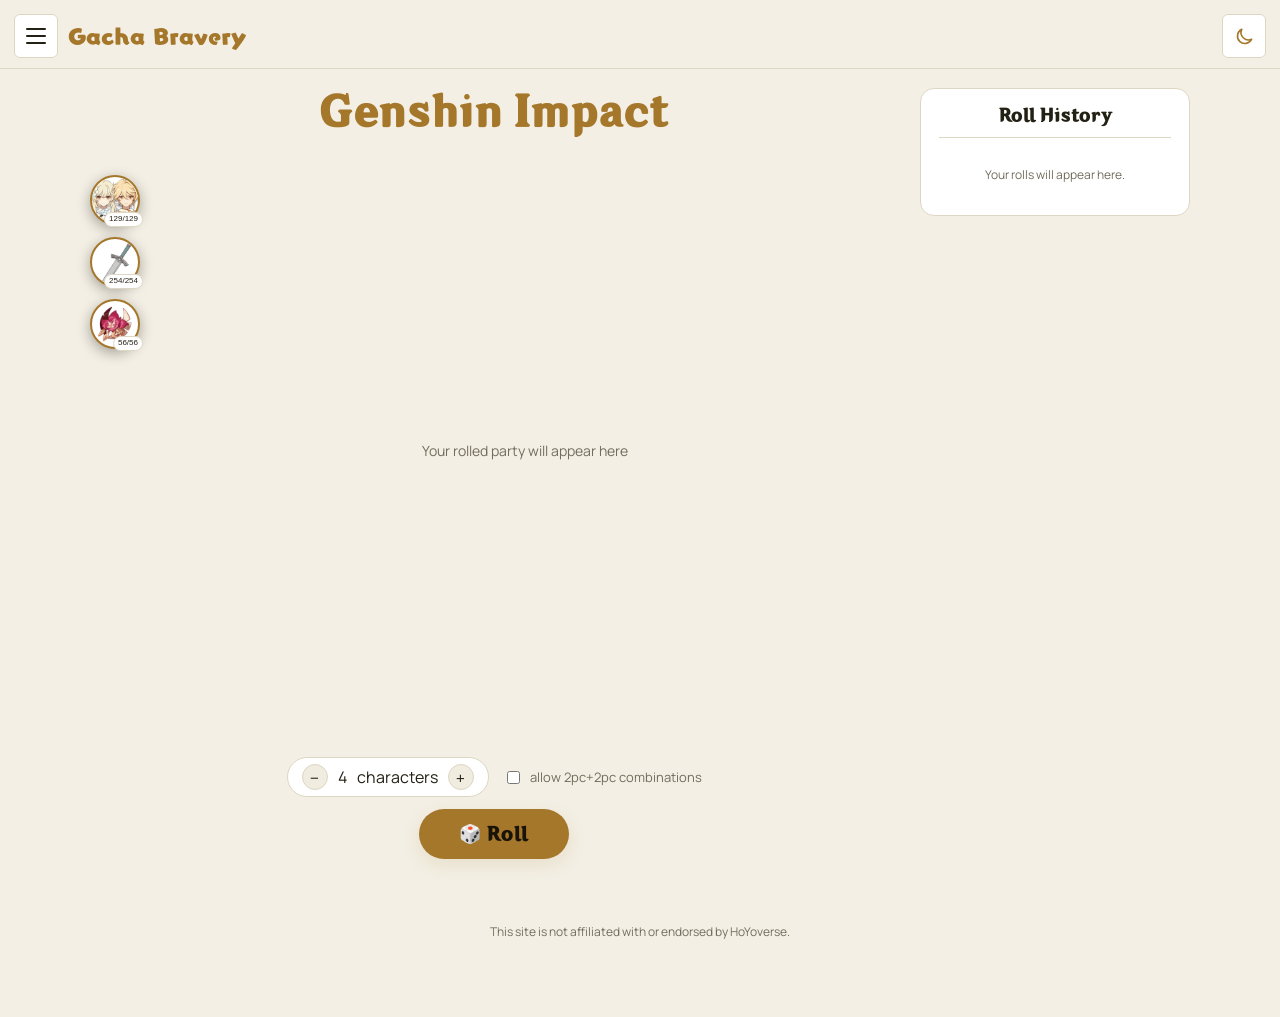
==== commit 49a8e02f: "Add local project" ====
--- a/genshin.html
+++ b/genshin.html
@@ -1,105 +1,105 @@
-<!DOCTYPE html>
-<html lang="en">
-<head>
-<meta charset="UTF-8">
-<meta name="viewport" content="width=device-width, initial-scale=1, viewport-fit=cover">
-<title>Gacha Bravery</title>
-<link rel="icon" type="image/png" href="images/gacha-bravery-logo.png">
-<link rel="preconnect" href="https://fonts.googleapis.com">
-<link rel="preconnect" href="https://fonts.gstatic.com" crossorigin>
-<link href="https://fonts.googleapis.com/css2?family=Manrope:wght@400;500;600;700&display=swap" rel="stylesheet">
-<script src="theme.js"></script>
-<link rel="stylesheet" href="styles.css">
-</head>
-<body class="genshin-page">
-<button class="sidebar-toggle" type="button" aria-label="Open game menu" aria-controls="game-sidebar" aria-expanded="false">
-  <span></span><span></span><span></span>
-</button>
-<a class="brand-link" href="index.html">Gacha Bravery</a>
-<div class="topbar-divider" aria-hidden="true"></div>
-<button class="theme-toggle" type="button" aria-label="Switch to light mode" title="Switch to light mode" aria-pressed="false">
-  <svg class="theme-icon theme-icon-sun" viewBox="0 0 24 24" aria-hidden="true"><circle cx="12" cy="12" r="4"></circle><path d="M12 2v2m0 16v2M4.93 4.93l1.42 1.42m11.3 11.3 1.42 1.42M2 12h2m16 0h2M4.93 19.07l1.42-1.42m11.3-11.3 1.42-1.42"></path></svg>
-  <svg class="theme-icon theme-icon-moon" viewBox="0 0 24 24" aria-hidden="true"><path d="M20.2 15.1A8.5 8.5 0 0 1 8.9 3.8 8.5 8.5 0 1 0 20.2 15.1Z"></path></svg>
-</button>
-<aside class="game-sidebar" id="game-sidebar" aria-label="Game options" aria-hidden="true" inert>
-  <h2>Games</h2>
-  <nav>
-    <button class="game-link" type="button" disabled aria-current="page">Genshin Impact</button>
-    <button class="game-link" type="button" disabled aria-label="Honkai: Star Rail, unavailable">
-      Honkai: Star Rail
-    </button>
-    <button class="game-link" type="button" disabled aria-label="Zenless Zone Zero, unavailable">
-      Zenless Zone Zero
-    </button>
-    <button class="game-link" type="button" disabled aria-label="Wuthering Waves, unavailable">
-      Wuthering Waves
-    </button>
-  </nav>
-</aside>
-<section class="collection-popout card" id="chars-popout" role="dialog" aria-label="Owned characters" hidden>
-  <div class="collection-heading"><h2>Owned Characters <span class="count" id="chars-count-label"></span></h2><button class="popout-close" type="button" aria-label="Close owned characters">×</button></div>
-  <div class="collection-filters">
-    <label>Element<select id="chars-element-filter"><option value="">All elements</option></select></label>
-    <label>Weapon type<select id="chars-weapon-filter"><option value="">All weapon types</option></select></label>
-  </div>
-  <div id="chars-groups"></div>
-</section>
-<section class="collection-popout card" id="weapons-popout" role="dialog" aria-label="Owned weapons" hidden>
-  <div class="collection-heading"><h2>Owned Weapons <span class="count" id="weapons-count-label"></span></h2><button class="popout-close" type="button" aria-label="Close owned weapons">×</button></div>
-  <div class="collection-filters">
-    <label>Weapon type<select id="weapons-type-filter"><option value="">All weapon types</option></select></label>
-  </div>
-  <div id="weapons-groups"></div>
-</section>
-<section class="collection-popout card" id="artifacts-popout" role="dialog" aria-label="Owned artifact sets" hidden>
-  <div class="collection-heading"><h2>Owned Artifact Sets <span class="count" id="artifacts-count-label"></span></h2><button class="popout-close" type="button" aria-label="Close owned artifact sets">×</button></div>
-  <div id="artifacts-groups"></div>
-</section>
-<div class="wrap">
-<div class="genshin-layout">
-<main class="genshin-main">
-<header>
-  <h1>Genshin Impact</h1>
-</header>
-
-<div class="result-stage">
-  <nav class="collection-dock" aria-label="Owned item collections">
-    <button class="collection-launcher" type="button" aria-label="Owned characters" aria-controls="chars-popout" aria-expanded="false" data-popout="chars-popout">
-      <img alt="" aria-hidden="true"><span class="launcher-count" id="chars-count"></span>
-    </button>
-    <button class="collection-launcher" type="button" aria-label="Owned weapons" aria-controls="weapons-popout" aria-expanded="false" data-popout="weapons-popout">
-      <img alt="" aria-hidden="true"><span class="launcher-count" id="weapons-count"></span>
-    </button>
-    <button class="collection-launcher" type="button" aria-label="Owned artifact sets" aria-controls="artifacts-popout" aria-expanded="false" data-popout="artifacts-popout">
-      <img alt="" aria-hidden="true"><span class="launcher-count" id="artifacts-count"></span>
-    </button>
-  </nav>
-  <div id="results"></div>
-</div>
-
-<div class="controls">
-  <div class="stepper"><button id="team-dec" type="button" aria-label="Decrease team size">−</button><span id="team-size">4</span> characters<button id="team-inc" type="button" aria-label="Increase team size">+</button></div>
-  <label class="toggle-row"><input type="checkbox" id="combo-toggle"> allow 2pc+2pc combinations</label>
-</div>
-<button class="roll-btn" id="roll-btn" type="button">🎲 Roll</button>
-<div id="msg"></div>
-</main>
-
-<aside class="roll-history card" aria-labelledby="history-title">
-  <div class="history-heading">
-    <h2 id="history-title">Roll History</h2>
-  </div>
-  <ol id="roll-history" aria-live="polite">
-    <li class="history-empty">Your rolls will appear here.</li>
-  </ol>
-</aside>
-</div>
-
-<footer class="landing-footer">This site is not affiliated with or endorsed by HoYoverse.</footer>
-</div>
-
-<script src="data.js"></script>
-<script src="app.js"></script>
-<script src="sidebar.js"></script>
-</body>
-</html>
+<!DOCTYPE html>
+<html lang="en">
+<head>
+<meta charset="UTF-8">
+<meta name="viewport" content="width=device-width, initial-scale=1, viewport-fit=cover">
+<title>Gacha Bravery</title>
+<link rel="icon" type="image/png" href="images/gacha-bravery-logo.png">
+<link rel="preconnect" href="https://fonts.googleapis.com">
+<link rel="preconnect" href="https://fonts.gstatic.com" crossorigin>
+<link href="https://fonts.googleapis.com/css2?family=Manrope:wght@400;500;600;700&display=swap" rel="stylesheet">
+<script src="theme.js"></script>
+<link rel="stylesheet" href="styles.css">
+</head>
+<body class="genshin-page">
+<button class="sidebar-toggle" type="button" aria-label="Open game menu" aria-controls="game-sidebar" aria-expanded="false">
+  <span></span><span></span><span></span>
+</button>
+<a class="brand-link" href="index.html">Gacha Bravery</a>
+<div class="topbar-divider" aria-hidden="true"></div>
+<button class="theme-toggle" type="button" aria-label="Switch to light mode" title="Switch to light mode" aria-pressed="false">
+  <svg class="theme-icon theme-icon-sun" viewBox="0 0 24 24" aria-hidden="true"><circle cx="12" cy="12" r="4"></circle><path d="M12 2v2m0 16v2M4.93 4.93l1.42 1.42m11.3 11.3 1.42 1.42M2 12h2m16 0h2M4.93 19.07l1.42-1.42m11.3-11.3 1.42-1.42"></path></svg>
+  <svg class="theme-icon theme-icon-moon" viewBox="0 0 24 24" aria-hidden="true"><path d="M20.2 15.1A8.5 8.5 0 0 1 8.9 3.8 8.5 8.5 0 1 0 20.2 15.1Z"></path></svg>
+</button>
+<aside class="game-sidebar" id="game-sidebar" aria-label="Game options" aria-hidden="true" inert>
+  <h2>Games</h2>
+  <nav>
+    <button class="game-link" type="button" disabled aria-current="page">Genshin Impact</button>
+    <button class="game-link" type="button" disabled aria-label="Honkai: Star Rail, unavailable">
+      Honkai: Star Rail
+    </button>
+    <button class="game-link" type="button" disabled aria-label="Zenless Zone Zero, unavailable">
+      Zenless Zone Zero
+    </button>
+    <button class="game-link" type="button" disabled aria-label="Wuthering Waves, unavailable">
+      Wuthering Waves
+    </button>
+  </nav>
+</aside>
+<section class="collection-popout card" id="chars-popout" role="dialog" aria-label="Owned characters" hidden>
+  <div class="collection-heading"><h2>Owned Characters <span class="count" id="chars-count-label"></span></h2><button class="popout-close" type="button" aria-label="Close owned characters">×</button></div>
+  <div class="collection-filters">
+    <label>Element<select id="chars-element-filter"><option value="">All elements</option></select></label>
+    <label>Weapon type<select id="chars-weapon-filter"><option value="">All weapon types</option></select></label>
+  </div>
+  <div id="chars-groups"></div>
+</section>
+<section class="collection-popout card" id="weapons-popout" role="dialog" aria-label="Owned weapons" hidden>
+  <div class="collection-heading"><h2>Owned Weapons <span class="count" id="weapons-count-label"></span></h2><button class="popout-close" type="button" aria-label="Close owned weapons">×</button></div>
+  <div class="collection-filters">
+    <label>Weapon type<select id="weapons-type-filter"><option value="">All weapon types</option></select></label>
+  </div>
+  <div id="weapons-groups"></div>
+</section>
+<section class="collection-popout card" id="artifacts-popout" role="dialog" aria-label="Owned artifact sets" hidden>
+  <div class="collection-heading"><h2>Owned Artifact Sets <span class="count" id="artifacts-count-label"></span></h2><button class="popout-close" type="button" aria-label="Close owned artifact sets">×</button></div>
+  <div id="artifacts-groups"></div>
+</section>
+<div class="wrap">
+<div class="genshin-layout">
+<main class="genshin-main">
+<header>
+  <h1>Genshin Impact</h1>
+</header>
+
+<div class="result-stage">
+  <nav class="collection-dock" aria-label="Owned item collections">
+    <button class="collection-launcher" type="button" aria-label="Owned characters" aria-controls="chars-popout" aria-expanded="false" data-popout="chars-popout">
+      <img alt="" aria-hidden="true"><span class="launcher-count" id="chars-count"></span>
+    </button>
+    <button class="collection-launcher" type="button" aria-label="Owned weapons" aria-controls="weapons-popout" aria-expanded="false" data-popout="weapons-popout">
+      <img alt="" aria-hidden="true"><span class="launcher-count" id="weapons-count"></span>
+    </button>
+    <button class="collection-launcher" type="button" aria-label="Owned artifact sets" aria-controls="artifacts-popout" aria-expanded="false" data-popout="artifacts-popout">
+      <img alt="" aria-hidden="true"><span class="launcher-count" id="artifacts-count"></span>
+    </button>
+  </nav>
+  <div id="results"></div>
+</div>
+
+<div class="controls">
+  <div class="stepper"><button id="team-dec" type="button" aria-label="Decrease team size">−</button><span id="team-size">4</span> characters<button id="team-inc" type="button" aria-label="Increase team size">+</button></div>
+  <label class="toggle-row"><input type="checkbox" id="combo-toggle"> allow 2pc+2pc combinations</label>
+</div>
+<button class="roll-btn" id="roll-btn" type="button">🎲 Roll</button>
+<div id="msg"></div>
+</main>
+
+<aside class="roll-history card" aria-labelledby="history-title">
+  <div class="history-heading">
+    <h2 id="history-title">Roll History</h2>
+  </div>
+  <ol id="roll-history" aria-live="polite">
+    <li class="history-empty">Your rolls will appear here.</li>
+  </ol>
+</aside>
+</div>
+
+<footer class="landing-footer">This site is not affiliated with or endorsed by HoYoverse.</footer>
+</div>
+
+<script src="data.js"></script>
+<script src="app.js"></script>
+<script src="sidebar.js"></script>
+</body>
+</html>
--- a/styles.css
+++ b/styles.css
@@ -1,231 +1,231 @@
-@font-face{
-  font-family:'HYWenHei';
-  src:url('./fonts/HYWenHei.woff2') format('woff2');
-  font-style:normal;
-  font-display:swap;
-}
-@font-face{
-  font-family:'FOT-Yuruka Std';
-  src:url('./fonts/FOT-Yuruka Std.woff2') format('woff2');
-  font-style:normal;
-  font-display:swap;
-}
-:root{
-  --bg:#12141c; --surface:#191c27; --surface2:#212533; --line:#2c3040;
-  --text:#eae7dc; --muted:#9296a8; --gold:#caa452; --gold-soft:#caa45233;
-  color-scheme:dark;
-  box-sizing:border-box;
-  padding-top:env(safe-area-inset-top,0px);
-  padding-bottom:env(safe-area-inset-bottom,0px);
-}
-@media (prefers-color-scheme: light){
-  :root:not([data-theme="dark"]){
-    --bg:#f3efe4; --surface:#ffffff; --surface2:#f0ece0; --line:#ddd6c3;
-    --text:#232014; --muted:#726d5c; --gold:#a5772b; --gold-soft:#a5772b22;
-    color-scheme:light;
-  }
-}
-:root[data-theme="dark"]{
-  --bg:#12141c; --surface:#191c27; --surface2:#212533; --line:#2c3040;
-  --text:#eae7dc; --muted:#9296a8; --gold:#caa452; --gold-soft:#caa45233;
-}
-:root[data-theme="light"]{
-  --bg:#f3efe4; --surface:#ffffff; --surface2:#f0ece0; --line:#ddd6c3;
-  --text:#232014; --muted:#726d5c; --gold:#a5772b; --gold-soft:#a5772b22;
-  color-scheme:light;
-}
-*{box-sizing:border-box;}
-html{scroll-padding-top:env(safe-area-inset-top,0px);}
-body{margin:0; background:var(--bg); color:var(--text); font-family:'Manrope',system-ui,sans-serif; min-height:100%; padding:28px 18px 60px;}
-.wrap{max-width:1100px; margin:0 auto;}
-.genshin-layout{display:grid; grid-template-columns:minmax(0,1fr) 270px; gap:22px; align-items:start;}
-.genshin-main{min-width:0;}
-.roll-history{position:sticky; top:18px; max-height:calc(100vh - 36px); overflow:auto; padding:14px;}
-.history-heading{display:flex; align-items:center; justify-content:center; padding-bottom:11px; border-bottom:1px solid var(--line); text-align:center;}
-.history-heading h2{margin:0; font-family:'HYWenHei',serif; font-size:17px;}
-#roll-history{display:grid; gap:10px; margin:0; padding:12px 0 0; list-style:none;}
-.history-empty{padding:16px 4px; color:var(--muted); font-size:12px; text-align:center;}
-.history-entry{min-width:0;}
-.history-roll{display:block; width:100%; padding:7px; border:1px solid var(--line); border-radius:6px; background:var(--surface2); cursor:pointer;}
-.history-roll:hover,.history-roll:focus-visible,.history-roll[aria-current="true"]{border-color:var(--gold); outline-color:var(--gold);}
-.history-characters{display:flex; align-items:center; justify-content:center; gap:6px; min-width:0;}
-.history-avatar{display:flex; width:42px; aspect-ratio:1; flex:0 0 42px; align-items:center; justify-content:center; overflow:hidden; border:1px solid var(--line); border-radius:5px; background:var(--surface); color:var(--muted); font:700 11px 'HYWenHei',serif;}
-.history-avatar img{display:block; width:100%; height:100%; object-fit:cover;}
-header{text-align:center; margin-bottom:28px;}
-.repo-badge{display:inline-flex; align-items:center; justify-content:center; padding:7px 12px; border-radius:999px; border:1px solid var(--line); background:var(--surface); color:var(--gold); text-decoration:none; font-size:12px; font-weight:700; letter-spacing:.04em; text-transform:uppercase; transition:all .15s ease;}
-.repo-badge:hover,.repo-badge:focus-visible{background:var(--surface2); border-color:var(--gold); text-decoration:none; transform:translateY(-1px);}
-.github-link{display:inline-flex; width:38px; height:38px; align-items:center; justify-content:center; border:1px solid var(--line); border-radius:6px; background:var(--surface); color:var(--gold); transition:background .15s ease,border-color .15s ease,color .15s ease;}
-.github-link svg{width:21px; height:21px;}
-.github-link:hover,.github-link:focus-visible{background:var(--surface2); border-color:var(--gold); color:var(--text);}
-h1{font-family:'HYWenHei',serif; font-weight:700; letter-spacing:.02em; font-size:clamp(28px,6vw,40px); margin:0 0 6px; color:var(--gold);}
-header p{color:var(--muted); margin:0; font-size:15px;}
-.card{background:var(--surface); border:1px solid var(--line); border-radius:14px; padding:16px 18px; margin-bottom:14px;}
-details summary{cursor:pointer; font-family:'HYWenHei',serif; font-size:17px; font-weight:600; list-style:none; display:flex; justify-content:space-between; align-items:center; padding:4px 0;}
-details summary::-webkit-details-marker{display:none;}
-summary .count{font-family:'Manrope',sans-serif; font-weight:500; font-size:13px; color:var(--muted);}
-summary::after{content:'▾'; color:var(--gold); transition:transform .2s;}
-details[open] summary::after{transform:rotate(180deg);}
-.group{margin-top:14px;}
-.group-head{display:flex; justify-content:space-between; align-items:center; margin-bottom:9px;}
-.group-head b{font-size:13px; letter-spacing:.03em;}
-.group-head .mini{background:none; border:1px solid var(--line); color:var(--muted); font-size:11px; border-radius:20px; padding:3px 9px; cursor:pointer;}
-.chips{display:grid; grid-template-columns:repeat(auto-fill,minmax(74px,1fr)); gap:12px 9px;}
-.item-card{display:flex; flex-direction:column; align-items:center; gap:5px; cursor:pointer; user-select:none;}
-.thumb{width:100%; aspect-ratio:1/1; border-radius:11px; background:var(--surface2); border:2px solid var(--line); display:flex; align-items:center; justify-content:center; font-family:'HYWenHei',serif; font-weight:600; font-size:17px; color:var(--muted); position:relative; overflow:hidden; transition:opacity .15s, border-color .15s;}
-.thumb img{width:100%; height:100%; object-fit:cover; display:block;}
-.item-card:not(.on) .thumb{opacity:.4;}
-.item-card.on .thumb{border-color:var(--accent,var(--gold));}
-.thumb .check{position:absolute; top:3px; right:3px; width:16px; height:16px; border-radius:50%; background:var(--accent,var(--gold)); color:#12141c; font-size:10px; font-weight:700; display:none; align-items:center; justify-content:center;}
-.item-card.on .thumb .check{display:flex;}
-.item-label{font-size:10.5px; text-align:center; line-height:1.2; color:var(--text); max-width:80px;}
-.controls{display:flex; flex-wrap:wrap; gap:14px; align-items:center; justify-content:center; margin:18px 0 12px;}
-.stepper{display:flex; align-items:center; gap:10px; background:var(--surface); border:1px solid var(--line); border-radius:20px; padding:6px 14px;}
-.stepper button{width:26px; height:26px; border-radius:50%; border:1px solid var(--line); background:var(--surface2); color:var(--text); font-size:15px; cursor:pointer;}
-.toggle-row{display:flex; align-items:center; gap:7px; font-size:13px; color:var(--muted);}
-.toggle-row input{accent-color:var(--gold);}
-.roll-btn{display:block; margin:0 auto 10px; font-family:'HYWenHei',serif; font-weight:700; font-size:18px; letter-spacing:.03em; background:var(--gold); color:#1a1408; border:none; padding:14px 40px; border-radius:30px; cursor:pointer; box-shadow:0 6px 18px var(--gold-soft);}
-.roll-btn:active{transform:translateY(1px);}
-#msg{text-align:center; color:var(--muted); font-size:14px; min-height:15px; margin-bottom:10px;}
-.result-stage{display:flex; min-height:574px; align-items:center; justify-content:center; padding:10px 0;}
-#results{display:grid; width:100%; min-height:550px; grid-template-columns:repeat(auto-fit,minmax(145px,max-content)); align-content:center; gap:14px; justify-content:center;}
-#results:empty::before{content:'Your rolled party will appear here'; color:var(--muted); font-size:14px;}
-.result-card{background:var(--surface); border:1px solid var(--line); border-top:4px solid var(--elc,var(--gold)); border-radius:12px; padding:16px 10px; min-width:0; width:175px; max-width:100%; height:550px; display:flex; flex-direction:column; align-items:center; position:relative; animation:result-card-reveal .42s cubic-bezier(.2,.75,.3,1) both; animation-delay:var(--reveal-delay,0ms);}
-@keyframes result-card-reveal{from{opacity:0; transform:translateY(14px) scale(.97);}to{opacity:1; transform:translateY(0) scale(1);}}
-@media (prefers-reduced-motion:reduce){.result-card{animation:none;}}
-.result-card.combo-result{height:550px;}
-.result-card .result-head{display:flex; flex-direction:column; align-items:center; gap:6px; width:100%; height:125px; flex-shrink:0; text-align:center;}
-.result-card .result-icon{width:100%; aspect-ratio:1; height:auto; border-radius:10px; overflow:hidden; border:1px solid var(--line); background:var(--surface2); display:flex; align-items:center; justify-content:center; font-family:'HYWenHei',serif; font-size:12px; font-weight:700; color:var(--text); text-transform:uppercase; flex-shrink:0;}
-.result-card .result-head .result-icon{max-width:104px;}
-.result-card .result-icon img{width:100%; height:100%; object-fit:cover; display:block;}
-.result-card h3{margin:0 0 2px; font-family:'HYWenHei',serif; font-size:15px;}
-.result-card .elem{font-size:10px; color:var(--elc,var(--muted)); font-weight:700; letter-spacing:.04em; margin-bottom:10px;}
-.result-card .result-section{width:100%; display:flex; justify-content:center; text-align:center;}
-.result-card .weapon-result{height:220px; flex-shrink:0; align-items:center;}
-.result-card .artifact-result{height:140px; flex-shrink:0; align-items:flex-end; padding-bottom:18px;}
-.result-card.combo-result .weapon-result{height:175px;}
-.result-card.combo-result .artifact-result{height:210px; align-items:center; padding-bottom:0;}
-.result-card .result-item{display:flex; flex-direction:column; align-items:center; gap:6px; min-height:22px; max-width:100%; color:var(--text); font-size:11px; overflow-wrap:anywhere;}
-.result-card .result-item b{font-weight:600; line-height:1.2; min-height:27px; display:flex; align-items:flex-start; justify-content:center;}
-.result-card .weapon-result .result-item{width:100%;}
-.result-card .weapon-result .result-icon{max-width:104px;}
-.result-card .artifact-group{display:flex; justify-content:center; gap:6px; width:100%;}
-.result-card .artifact-group .result-item{width:calc(50% - 3px);}
-.result-card .artifact-group .result-icon{max-width:104px;}
-.result-card .artifact-group.combo{flex-direction:column; align-items:center; gap:5px;}
-.result-card .artifact-group.combo .result-item{width:100%;}
-.result-card .artifact-group.combo .result-icon{max-width:68px;}
-.result-card .result-item .mini-icon{width:20px; height:20px; border-radius:6px; object-fit:cover; display:flex; align-items:center; justify-content:center; background:var(--surface2); border:1px solid var(--line); font-size:8px; color:var(--text); font-family:'HYWenHei',serif; overflow:hidden; flex-shrink:0;}
-.result-card .result-item .mini-icon img{width:100%; height:100%; object-fit:cover; display:block;}
-.result-card .note{position:absolute; left:10px; right:10px; bottom:6px; font-size:11px; color:var(--gold); text-align:center;}
-footer{text-align:center; color:var(--muted); font-size:12px; margin-top:30px;}
-footer + footer{margin-top:6px;}
-footer:last-child{margin-top:12px;}
-.landing-page{display:flex; flex-direction:column; min-height:100vh; padding:0;}
-body::before{position:fixed; z-index:15; inset:0 0 auto; height:69px; background:var(--bg); content:""; pointer-events:none;}
-.game-sidebar{position:fixed; z-index:20; inset:0 auto 0 0; width:min(280px,85vw); padding:76px 18px 24px; background:var(--surface); border-right:1px solid var(--line); box-shadow:12px 0 32px #0003; transform:translateX(-105%); visibility:hidden; transition:transform .22s ease,visibility .22s;}
-.sidebar-open .game-sidebar{transform:translateX(0); visibility:visible;}
-.sidebar-toggle{position:fixed; z-index:30; top:14px; left:14px; display:grid; align-content:center; justify-items:center; gap:5px; width:44px; height:44px; padding:0; border:1px solid var(--line); border-radius:6px; background:var(--surface); color:var(--text); cursor:pointer;}
-.sidebar-toggle span{width:20px; height:2px; border-radius:1px; background:currentColor;}
-.sidebar-toggle:hover,.sidebar-toggle:focus-visible{border-color:var(--gold); outline-color:var(--gold);}
-.brand-link{position:fixed; z-index:30; top:14px; left:68px; display:flex; min-height:44px; align-items:center; color:var(--gold); font:400 20px 'FOT-Yuruka Std','HYWenHei',serif; text-decoration:none;}
-.brand-link:hover,.brand-link:focus-visible{color:var(--text); text-decoration:none; outline-color:var(--gold);}
-.topbar-divider{position:fixed; z-index:25; top:68px; right:0; left:0; border-top:1px solid var(--line); pointer-events:none;}
-.theme-toggle{position:fixed; z-index:30; top:14px; right:14px; display:flex; width:44px; height:44px; align-items:center; justify-content:center; padding:0; border:1px solid var(--line); border-radius:6px; background:var(--surface); color:var(--gold); cursor:pointer; transition:background .15s ease,border-color .15s ease,color .15s ease;}
-.theme-toggle:hover,.theme-toggle:focus-visible{background:var(--surface2); border-color:var(--gold); color:var(--text); outline-color:var(--gold);}
-.theme-icon{width:21px; height:21px; fill:none; stroke:currentColor; stroke-linecap:round; stroke-linejoin:round; stroke-width:1.8;}
-.theme-icon-moon,:root[data-theme="light"] .theme-icon-sun{display:none;}
-:root[data-theme="light"] .theme-icon-moon{display:block;}
-:root:not([data-theme="light"]):not([data-theme="dark"]) .theme-icon-sun{display:none;}
-:root:not([data-theme="light"]):not([data-theme="dark"]) .theme-icon-moon{display:block;}
-.game-sidebar h2{margin:0 0 22px; color:var(--muted); font-size:12px; font-weight:700; letter-spacing:.12em; text-transform:uppercase;}
-.game-sidebar nav{display:grid; gap:8px;}
-.game-link{display:flex; align-items:center; width:100%; min-height:46px; padding:0 13px; border:1px solid transparent; border-radius:6px; background:transparent; color:var(--text); font:600 14px 'Manrope',system-ui,sans-serif; text-align:left; text-decoration:none; cursor:pointer;}
-.game-link[href]:hover,.game-link[href]:focus-visible{background:var(--surface2); border-color:var(--line);}
-.game-link:disabled{color:var(--muted); cursor:not-allowed; opacity:.6;}
-.collection-dock{position:fixed; z-index:18; top:50%; left:12px; display:grid; gap:12px; transform:translateY(-50%);}
-.collection-launcher{position:relative; display:flex; width:50px; height:50px; align-items:center; justify-content:center; padding:0; overflow:visible; border:2px solid var(--gold); border-radius:50%; background:var(--surface); box-shadow:0 4px 14px #0005; cursor:pointer; transition:transform .15s ease,border-color .15s ease,opacity .15s ease;}
-.collection-launcher:hover,.collection-launcher:focus-visible,.collection-launcher[aria-expanded="true"]{transform:scale(1.08); border-color:var(--text); outline-color:var(--gold);}
-.collection-launcher img{width:100%; height:100%; border-radius:50%; object-fit:cover;}
-.launcher-count{position:absolute; right:-5px; bottom:-4px; padding:2px 4px; border:1px solid var(--line); border-radius:10px; background:var(--surface); color:var(--text); font-size:8px; line-height:1.1; white-space:nowrap;}
-.collection-popout{position:fixed; z-index:17; top:50%; left:76px; width:min(690px,calc(100vw - 92px)); max-height:min(82vh,900px); margin:0; padding:16px; overflow:auto; transform:translateY(-50%); box-shadow:0 14px 42px #0008;}
-.collection-popout[hidden]{display:none;}
-.collection-heading{display:flex; align-items:center; justify-content:space-between; gap:12px; margin-bottom:12px; padding-bottom:10px; border-bottom:1px solid var(--line);}
-.collection-heading h2{margin:0; font:600 17px 'HYWenHei',serif;}
-.collection-heading .count{font:500 12px 'Manrope',sans-serif; color:var(--muted);}
-.popout-close{width:30px; height:30px; flex:0 0 30px; border:1px solid var(--line); border-radius:50%; background:var(--surface2); color:var(--text); font-size:20px; line-height:1; cursor:pointer;}
-.popout-close:hover,.popout-close:focus-visible{border-color:var(--gold); outline-color:var(--gold);}
-.collection-filters{display:flex; flex-wrap:wrap; gap:10px; margin-bottom:14px;}
-.collection-filters label{display:grid; gap:4px; color:var(--muted); font-size:11px; font-weight:700;}
-.collection-filters select{min-width:140px; padding:7px 28px 7px 9px; border:1px solid var(--line); border-radius:7px; background:var(--surface2); color:var(--text); font:500 12px 'Manrope',sans-serif;}
-.collection-popout .group:first-child{margin-top:0;}
-.landing-main{display:grid; flex:1; grid-template-columns:minmax(0,1.15fr) minmax(290px,.85fr); align-items:center; gap:clamp(32px,6vw,88px); width:min(1200px,100%); min-width:0; min-height:0; margin:0 auto; padding:90px 40px 32px;}
-.landing-copy{display:flex; align-items:center; gap:clamp(22px,4vw,48px); min-width:0;}
-.landing-logo{width:clamp(150px,19vw,240px); height:auto; flex:0 0 auto; object-fit:contain;}
-.landing-copy-text{display:grid; justify-items:start; gap:22px; min-width:0;}
-.landing-description{max-width:580px; margin:0; color:var(--text); font-size:clamp(20px,2.1vw,27px); line-height:1.6; text-align:left;}
-.landing-carousel{display:grid; justify-items:center; gap:12px; min-width:0; padding:20px; border:1px solid var(--line); border-radius:16px; background:var(--surface);}
-.preview-heading{text-align:center;}
-.preview-heading h2{margin:0; font-family:'HYWenHei',serif; font-size:18px; color:var(--gold);}
-.preview-heading p{margin:5px 0 0; color:var(--muted); font-size:13px;}
-.preview-stage{display:flex; justify-content:center; min-height:550px;}
-.preview-stage .result-card{flex:0 0 175px;}
-.preview-controls{display:flex; align-items:center; justify-content:center; gap:18px;}
-.preview-arrow{width:38px; height:38px; border:1px solid var(--line); border-radius:50%; background:var(--surface2); color:var(--text); font-size:25px; line-height:1; cursor:pointer;}
-.preview-arrow:hover,.preview-arrow:focus-visible{border-color:var(--gold); outline-color:var(--gold);}
-.preview-position{min-width:42px; color:var(--muted); font-size:13px; text-align:center;}
-.landing-footer{display:flex; align-items:center; justify-content:center; gap:16px; width:100%; margin:0; padding:16px 24px max(16px,env(safe-area-inset-bottom,0px)); color:var(--muted); font-size:12px; line-height:1.6; text-align:center;}
-.landing-footer a{color:var(--gold); text-underline-offset:3px;}
-.landing-footer a:hover,.landing-footer a:focus-visible{color:var(--text);}
-@media(max-width:600px){
-  .game-sidebar nav{grid-template-columns:1fr;}
-  .game-link{padding:0 9px; font-size:12px;}
-  .landing-footer{padding-right:16px; padding-left:16px;}
-}
-body:not(.landing-page) .wrap{padding-top:40px;}
-body.genshin-page .wrap{padding-top:60px;}
-@media(max-width:900px){
-  .landing-main{grid-template-columns:minmax(0,1fr) minmax(260px,.8fr); gap:28px; padding-right:24px; padding-left:24px;}
-  .landing-logo{width:clamp(140px,20vw,190px);}
-}
-@media(max-width:900px){
-  .genshin-layout{grid-template-columns:minmax(0,1fr) 230px; gap:14px;}
-}
-@media(max-width:680px){
-  .landing-main{grid-template-columns:1fr; gap:30px; padding:88px 20px 24px;}
-  .landing-copy{flex-direction:row; align-items:center; gap:18px;}
-  .landing-logo{width:clamp(100px,30vw,150px);}
-  .landing-copy-text{gap:14px;}
-  .landing-description{font-size:clamp(18px,5vw,22px);}
-  .landing-carousel{width:min(100%,360px); justify-self:center; padding:16px 12px;}
-  .genshin-layout{grid-template-columns:1fr;}
-  .roll-history{position:static; max-height:340px;}
-  body.genshin-page header{margin-bottom:12px;}
-  .result-stage{min-height:0; padding:4px 0 0;}
-  .result-stage.has-results .collection-launcher{opacity:.25;}
-  #results{grid-template-columns:repeat(4,minmax(0,1fr)); min-height:380px; gap:5px; justify-content:stretch;}
-  .controls{margin:10px 0 8px;}
-  .result-card,.result-card.combo-result{width:100%; height:380px; padding:8px 3px; border-radius:8px;}
-  .result-card .result-head{height:78px; gap:4px;}
-  .result-card .result-head .result-icon{max-width:62px; border-radius:7px;}
-  .result-card h3{font-size:10px; overflow-wrap:anywhere;}
-  .result-card .weapon-result,.result-card.combo-result .weapon-result{height:128px;}
-  .result-card .artifact-result{height:112px; padding-bottom:8px;}
-  .result-card.combo-result .artifact-result{height:142px; padding-bottom:0;}
-  .result-card .result-item{gap:3px; font-size:8px;}
-  .result-card .result-item b{min-height:0; font-size:8px; line-height:1.15;}
-  .result-card .weapon-result .result-icon,.result-card .artifact-group .result-icon{max-width:60px;}
-  .result-card .artifact-group{gap:3px;}
-  .result-card .artifact-group .result-item{width:calc(50% - 2px);}
-  .result-card .artifact-group.combo{gap:3px;}
-  .result-card .artifact-group.combo .result-icon{max-width:40px;}
-  .result-card .note{left:3px; right:3px; bottom:4px; font-size:7px; line-height:1.15;}
-  .collection-dock{left:8px; gap:9px;}
-  .collection-launcher{width:44px; height:44px;}
-  .collection-popout{left:62px; width:calc(100vw - 72px); max-height:82vh; padding:12px;}
-}
-@media(min-width:901px){
-  .result-stage{display:grid; grid-template-columns:50px minmax(0,1fr); align-items:start; gap:12px;}
-  .collection-dock{position:static; grid-column:1; grid-row:1; align-self:start; justify-self:start; transform:none;}
-  .collection-popout{right:auto; left:calc((100vw - min(1100px,100vw - 36px))/2 + 74px); width:min(690px,calc(100vw - 450px));}
-}
-@media(prefers-reduced-motion:reduce){.game-sidebar{transition:none;}}
+@font-face{
+  font-family:'HYWenHei';
+  src:url('./fonts/HYWenHei.woff2') format('woff2');
+  font-style:normal;
+  font-display:swap;
+}
+@font-face{
+  font-family:'FOT-Yuruka Std';
+  src:url('./fonts/FOT-Yuruka Std.woff2') format('woff2');
+  font-style:normal;
+  font-display:swap;
+}
+:root{
+  --bg:#12141c; --surface:#191c27; --surface2:#212533; --line:#2c3040;
+  --text:#eae7dc; --muted:#9296a8; --gold:#caa452; --gold-soft:#caa45233;
+  color-scheme:dark;
+  box-sizing:border-box;
+  padding-top:env(safe-area-inset-top,0px);
+  padding-bottom:env(safe-area-inset-bottom,0px);
+}
+@media (prefers-color-scheme: light){
+  :root:not([data-theme="dark"]){
+    --bg:#f3efe4; --surface:#ffffff; --surface2:#f0ece0; --line:#ddd6c3;
+    --text:#232014; --muted:#726d5c; --gold:#a5772b; --gold-soft:#a5772b22;
+    color-scheme:light;
+  }
+}
+:root[data-theme="dark"]{
+  --bg:#12141c; --surface:#191c27; --surface2:#212533; --line:#2c3040;
+  --text:#eae7dc; --muted:#9296a8; --gold:#caa452; --gold-soft:#caa45233;
+}
+:root[data-theme="light"]{
+  --bg:#f3efe4; --surface:#ffffff; --surface2:#f0ece0; --line:#ddd6c3;
+  --text:#232014; --muted:#726d5c; --gold:#a5772b; --gold-soft:#a5772b22;
+  color-scheme:light;
+}
+*{box-sizing:border-box;}
+html{scroll-padding-top:env(safe-area-inset-top,0px);}
+body{margin:0; background:var(--bg); color:var(--text); font-family:'Manrope',system-ui,sans-serif; min-height:100%; padding:28px 18px 60px;}
+.wrap{max-width:1100px; margin:0 auto;}
+.genshin-layout{display:grid; grid-template-columns:minmax(0,1fr) 270px; gap:22px; align-items:start;}
+.genshin-main{min-width:0;}
+.roll-history{position:sticky; top:18px; max-height:calc(100vh - 36px); overflow:auto; padding:14px;}
+.history-heading{display:flex; align-items:center; justify-content:center; padding-bottom:11px; border-bottom:1px solid var(--line); text-align:center;}
+.history-heading h2{margin:0; font-family:'HYWenHei',serif; font-size:17px;}
+#roll-history{display:grid; gap:10px; margin:0; padding:12px 0 0; list-style:none;}
+.history-empty{padding:16px 4px; color:var(--muted); font-size:12px; text-align:center;}
+.history-entry{min-width:0;}
+.history-roll{display:block; width:100%; padding:7px; border:1px solid var(--line); border-radius:6px; background:var(--surface2); cursor:pointer;}
+.history-roll:hover,.history-roll:focus-visible,.history-roll[aria-current="true"]{border-color:var(--gold); outline-color:var(--gold);}
+.history-characters{display:flex; align-items:center; justify-content:center; gap:6px; min-width:0;}
+.history-avatar{display:flex; width:42px; aspect-ratio:1; flex:0 0 42px; align-items:center; justify-content:center; overflow:hidden; border:1px solid var(--line); border-radius:5px; background:var(--surface); color:var(--muted); font:700 11px 'HYWenHei',serif;}
+.history-avatar img{display:block; width:100%; height:100%; object-fit:cover;}
+header{text-align:center; margin-bottom:28px;}
+.repo-badge{display:inline-flex; align-items:center; justify-content:center; padding:7px 12px; border-radius:999px; border:1px solid var(--line); background:var(--surface); color:var(--gold); text-decoration:none; font-size:12px; font-weight:700; letter-spacing:.04em; text-transform:uppercase; transition:all .15s ease;}
+.repo-badge:hover,.repo-badge:focus-visible{background:var(--surface2); border-color:var(--gold); text-decoration:none; transform:translateY(-1px);}
+.github-link{display:inline-flex; width:38px; height:38px; align-items:center; justify-content:center; border:1px solid var(--line); border-radius:6px; background:var(--surface); color:var(--gold); transition:background .15s ease,border-color .15s ease,color .15s ease;}
+.github-link svg{width:21px; height:21px;}
+.github-link:hover,.github-link:focus-visible{background:var(--surface2); border-color:var(--gold); color:var(--text);}
+h1{font-family:'HYWenHei',serif; font-weight:700; letter-spacing:.02em; font-size:clamp(28px,6vw,40px); margin:0 0 6px; color:var(--gold);}
+header p{color:var(--muted); margin:0; font-size:15px;}
+.card{background:var(--surface); border:1px solid var(--line); border-radius:14px; padding:16px 18px; margin-bottom:14px;}
+details summary{cursor:pointer; font-family:'HYWenHei',serif; font-size:17px; font-weight:600; list-style:none; display:flex; justify-content:space-between; align-items:center; padding:4px 0;}
+details summary::-webkit-details-marker{display:none;}
+summary .count{font-family:'Manrope',sans-serif; font-weight:500; font-size:13px; color:var(--muted);}
+summary::after{content:'▾'; color:var(--gold); transition:transform .2s;}
+details[open] summary::after{transform:rotate(180deg);}
+.group{margin-top:14px;}
+.group-head{display:flex; justify-content:space-between; align-items:center; margin-bottom:9px;}
+.group-head b{font-size:13px; letter-spacing:.03em;}
+.group-head .mini{background:none; border:1px solid var(--line); color:var(--muted); font-size:11px; border-radius:20px; padding:3px 9px; cursor:pointer;}
+.chips{display:grid; grid-template-columns:repeat(auto-fill,minmax(74px,1fr)); gap:12px 9px;}
+.item-card{display:flex; flex-direction:column; align-items:center; gap:5px; cursor:pointer; user-select:none;}
+.thumb{width:100%; aspect-ratio:1/1; border-radius:11px; background:var(--surface2); border:2px solid var(--line); display:flex; align-items:center; justify-content:center; font-family:'HYWenHei',serif; font-weight:600; font-size:17px; color:var(--muted); position:relative; overflow:hidden; transition:opacity .15s, border-color .15s;}
+.thumb img{width:100%; height:100%; object-fit:cover; display:block;}
+.item-card:not(.on) .thumb{opacity:.4;}
+.item-card.on .thumb{border-color:var(--accent,var(--gold));}
+.thumb .check{position:absolute; top:3px; right:3px; width:16px; height:16px; border-radius:50%; background:var(--accent,var(--gold)); color:#12141c; font-size:10px; font-weight:700; display:none; align-items:center; justify-content:center;}
+.item-card.on .thumb .check{display:flex;}
+.item-label{font-size:10.5px; text-align:center; line-height:1.2; color:var(--text); max-width:80px;}
+.controls{display:flex; flex-wrap:wrap; gap:14px; align-items:center; justify-content:center; margin:18px 0 12px;}
+.stepper{display:flex; align-items:center; gap:10px; background:var(--surface); border:1px solid var(--line); border-radius:20px; padding:6px 14px;}
+.stepper button{width:26px; height:26px; border-radius:50%; border:1px solid var(--line); background:var(--surface2); color:var(--text); font-size:15px; cursor:pointer;}
+.toggle-row{display:flex; align-items:center; gap:7px; font-size:13px; color:var(--muted);}
+.toggle-row input{accent-color:var(--gold);}
+.roll-btn{display:block; margin:0 auto 10px; font-family:'HYWenHei',serif; font-weight:700; font-size:18px; letter-spacing:.03em; background:var(--gold); color:#1a1408; border:none; padding:14px 40px; border-radius:30px; cursor:pointer; box-shadow:0 6px 18px var(--gold-soft);}
+.roll-btn:active{transform:translateY(1px);}
+#msg{text-align:center; color:var(--muted); font-size:14px; min-height:15px; margin-bottom:10px;}
+.result-stage{display:flex; min-height:574px; align-items:center; justify-content:center; padding:10px 0;}
+#results{display:grid; width:100%; min-height:550px; grid-template-columns:repeat(auto-fit,minmax(145px,max-content)); align-content:center; gap:14px; justify-content:center;}
+#results:empty::before{content:'Your rolled party will appear here'; color:var(--muted); font-size:14px;}
+.result-card{background:var(--surface); border:1px solid var(--line); border-top:4px solid var(--elc,var(--gold)); border-radius:12px; padding:16px 10px; min-width:0; width:175px; max-width:100%; height:550px; display:flex; flex-direction:column; align-items:center; position:relative; animation:result-card-reveal .42s cubic-bezier(.2,.75,.3,1) both; animation-delay:var(--reveal-delay,0ms);}
+@keyframes result-card-reveal{from{opacity:0; transform:translateY(14px) scale(.97);}to{opacity:1; transform:translateY(0) scale(1);}}
+@media (prefers-reduced-motion:reduce){.result-card{animation:none;}}
+.result-card.combo-result{height:550px;}
+.result-card .result-head{display:flex; flex-direction:column; align-items:center; gap:6px; width:100%; height:125px; flex-shrink:0; text-align:center;}
+.result-card .result-icon{width:100%; aspect-ratio:1; height:auto; border-radius:10px; overflow:hidden; border:1px solid var(--line); background:var(--surface2); display:flex; align-items:center; justify-content:center; font-family:'HYWenHei',serif; font-size:12px; font-weight:700; color:var(--text); text-transform:uppercase; flex-shrink:0;}
+.result-card .result-head .result-icon{max-width:104px;}
+.result-card .result-icon img{width:100%; height:100%; object-fit:cover; display:block;}
+.result-card h3{margin:0 0 2px; font-family:'HYWenHei',serif; font-size:15px;}
+.result-card .elem{font-size:10px; color:var(--elc,var(--muted)); font-weight:700; letter-spacing:.04em; margin-bottom:10px;}
+.result-card .result-section{width:100%; display:flex; justify-content:center; text-align:center;}
+.result-card .weapon-result{height:220px; flex-shrink:0; align-items:center;}
+.result-card .artifact-result{height:140px; flex-shrink:0; align-items:flex-end; padding-bottom:18px;}
+.result-card.combo-result .weapon-result{height:175px;}
+.result-card.combo-result .artifact-result{height:210px; align-items:center; padding-bottom:0;}
+.result-card .result-item{display:flex; flex-direction:column; align-items:center; gap:6px; min-height:22px; max-width:100%; color:var(--text); font-size:11px; overflow-wrap:anywhere;}
+.result-card .result-item b{font-weight:600; line-height:1.2; min-height:27px; display:flex; align-items:flex-start; justify-content:center;}
+.result-card .weapon-result .result-item{width:100%;}
+.result-card .weapon-result .result-icon{max-width:104px;}
+.result-card .artifact-group{display:flex; justify-content:center; gap:6px; width:100%;}
+.result-card .artifact-group .result-item{width:calc(50% - 3px);}
+.result-card .artifact-group .result-icon{max-width:104px;}
+.result-card .artifact-group.combo{flex-direction:column; align-items:center; gap:5px;}
+.result-card .artifact-group.combo .result-item{width:100%;}
+.result-card .artifact-group.combo .result-icon{max-width:68px;}
+.result-card .result-item .mini-icon{width:20px; height:20px; border-radius:6px; object-fit:cover; display:flex; align-items:center; justify-content:center; background:var(--surface2); border:1px solid var(--line); font-size:8px; color:var(--text); font-family:'HYWenHei',serif; overflow:hidden; flex-shrink:0;}
+.result-card .result-item .mini-icon img{width:100%; height:100%; object-fit:cover; display:block;}
+.result-card .note{position:absolute; left:10px; right:10px; bottom:6px; font-size:11px; color:var(--gold); text-align:center;}
+footer{text-align:center; color:var(--muted); font-size:12px; margin-top:30px;}
+footer + footer{margin-top:6px;}
+footer:last-child{margin-top:12px;}
+.landing-page{display:flex; flex-direction:column; min-height:100vh; padding:0;}
+body::before{position:fixed; z-index:15; inset:0 0 auto; height:69px; background:var(--bg); content:""; pointer-events:none;}
+.game-sidebar{position:fixed; z-index:20; inset:0 auto 0 0; width:min(280px,85vw); padding:76px 18px 24px; background:var(--surface); border-right:1px solid var(--line); box-shadow:12px 0 32px #0003; transform:translateX(-105%); visibility:hidden; transition:transform .22s ease,visibility .22s;}
+.sidebar-open .game-sidebar{transform:translateX(0); visibility:visible;}
+.sidebar-toggle{position:fixed; z-index:30; top:14px; left:14px; display:grid; align-content:center; justify-items:center; gap:5px; width:44px; height:44px; padding:0; border:1px solid var(--line); border-radius:6px; background:var(--surface); color:var(--text); cursor:pointer;}
+.sidebar-toggle span{width:20px; height:2px; border-radius:1px; background:currentColor;}
+.sidebar-toggle:hover,.sidebar-toggle:focus-visible{border-color:var(--gold); outline-color:var(--gold);}
+.brand-link{position:fixed; z-index:30; top:14px; left:68px; display:flex; min-height:44px; align-items:center; color:var(--gold); font:400 20px 'FOT-Yuruka Std','HYWenHei',serif; text-decoration:none;}
+.brand-link:hover,.brand-link:focus-visible{color:var(--text); text-decoration:none; outline-color:var(--gold);}
+.topbar-divider{position:fixed; z-index:25; top:68px; right:0; left:0; border-top:1px solid var(--line); pointer-events:none;}
+.theme-toggle{position:fixed; z-index:30; top:14px; right:14px; display:flex; width:44px; height:44px; align-items:center; justify-content:center; padding:0; border:1px solid var(--line); border-radius:6px; background:var(--surface); color:var(--gold); cursor:pointer; transition:background .15s ease,border-color .15s ease,color .15s ease;}
+.theme-toggle:hover,.theme-toggle:focus-visible{background:var(--surface2); border-color:var(--gold); color:var(--text); outline-color:var(--gold);}
+.theme-icon{width:21px; height:21px; fill:none; stroke:currentColor; stroke-linecap:round; stroke-linejoin:round; stroke-width:1.8;}
+.theme-icon-moon,:root[data-theme="light"] .theme-icon-sun{display:none;}
+:root[data-theme="light"] .theme-icon-moon{display:block;}
+:root:not([data-theme="light"]):not([data-theme="dark"]) .theme-icon-sun{display:none;}
+:root:not([data-theme="light"]):not([data-theme="dark"]) .theme-icon-moon{display:block;}
+.game-sidebar h2{margin:0 0 22px; color:var(--muted); font-size:12px; font-weight:700; letter-spacing:.12em; text-transform:uppercase;}
+.game-sidebar nav{display:grid; gap:8px;}
+.game-link{display:flex; align-items:center; width:100%; min-height:46px; padding:0 13px; border:1px solid transparent; border-radius:6px; background:transparent; color:var(--text); font:600 14px 'Manrope',system-ui,sans-serif; text-align:left; text-decoration:none; cursor:pointer;}
+.game-link[href]:hover,.game-link[href]:focus-visible{background:var(--surface2); border-color:var(--line);}
+.game-link:disabled{color:var(--muted); cursor:not-allowed; opacity:.6;}
+.collection-dock{position:fixed; z-index:18; top:50%; left:12px; display:grid; gap:12px; transform:translateY(-50%);}
+.collection-launcher{position:relative; display:flex; width:50px; height:50px; align-items:center; justify-content:center; padding:0; overflow:visible; border:2px solid var(--gold); border-radius:50%; background:var(--surface); box-shadow:0 4px 14px #0005; cursor:pointer; transition:transform .15s ease,border-color .15s ease,opacity .15s ease;}
+.collection-launcher:hover,.collection-launcher:focus-visible,.collection-launcher[aria-expanded="true"]{transform:scale(1.08); border-color:var(--text); outline-color:var(--gold);}
+.collection-launcher img{width:100%; height:100%; border-radius:50%; object-fit:cover;}
+.launcher-count{position:absolute; right:-5px; bottom:-4px; padding:2px 4px; border:1px solid var(--line); border-radius:10px; background:var(--surface); color:var(--text); font-size:8px; line-height:1.1; white-space:nowrap;}
+.collection-popout{position:fixed; z-index:17; top:50%; left:76px; width:min(690px,calc(100vw - 92px)); max-height:min(82vh,900px); margin:0; padding:16px; overflow:auto; transform:translateY(-50%); box-shadow:0 14px 42px #0008;}
+.collection-popout[hidden]{display:none;}
+.collection-heading{display:flex; align-items:center; justify-content:space-between; gap:12px; margin-bottom:12px; padding-bottom:10px; border-bottom:1px solid var(--line);}
+.collection-heading h2{margin:0; font:600 17px 'HYWenHei',serif;}
+.collection-heading .count{font:500 12px 'Manrope',sans-serif; color:var(--muted);}
+.popout-close{width:30px; height:30px; flex:0 0 30px; border:1px solid var(--line); border-radius:50%; background:var(--surface2); color:var(--text); font-size:20px; line-height:1; cursor:pointer;}
+.popout-close:hover,.popout-close:focus-visible{border-color:var(--gold); outline-color:var(--gold);}
+.collection-filters{display:flex; flex-wrap:wrap; gap:10px; margin-bottom:14px;}
+.collection-filters label{display:grid; gap:4px; color:var(--muted); font-size:11px; font-weight:700;}
+.collection-filters select{min-width:140px; padding:7px 28px 7px 9px; border:1px solid var(--line); border-radius:7px; background:var(--surface2); color:var(--text); font:500 12px 'Manrope',sans-serif;}
+.collection-popout .group:first-child{margin-top:0;}
+.landing-main{display:grid; flex:1; grid-template-columns:minmax(0,1.15fr) minmax(290px,.85fr); align-items:center; gap:clamp(32px,6vw,88px); width:min(1200px,100%); min-width:0; min-height:0; margin:0 auto; padding:90px 40px 32px;}
+.landing-copy{display:flex; align-items:center; gap:clamp(22px,4vw,48px); min-width:0;}
+.landing-logo{width:clamp(150px,19vw,240px); height:auto; flex:0 0 auto; object-fit:contain;}
+.landing-copy-text{display:grid; justify-items:start; gap:22px; min-width:0;}
+.landing-description{max-width:580px; margin:0; color:var(--text); font-size:clamp(20px,2.1vw,27px); line-height:1.6; text-align:left;}
+.landing-carousel{display:grid; justify-items:center; gap:12px; min-width:0; padding:20px; border:1px solid var(--line); border-radius:16px; background:var(--surface);}
+.preview-heading{text-align:center;}
+.preview-heading h2{margin:0; font-family:'HYWenHei',serif; font-size:18px; color:var(--gold);}
+.preview-heading p{margin:5px 0 0; color:var(--muted); font-size:13px;}
+.preview-stage{display:flex; justify-content:center; min-height:550px;}
+.preview-stage .result-card{flex:0 0 175px;}
+.preview-controls{display:flex; align-items:center; justify-content:center; gap:18px;}
+.preview-arrow{width:38px; height:38px; border:1px solid var(--line); border-radius:50%; background:var(--surface2); color:var(--text); font-size:25px; line-height:1; cursor:pointer;}
+.preview-arrow:hover,.preview-arrow:focus-visible{border-color:var(--gold); outline-color:var(--gold);}
+.preview-position{min-width:42px; color:var(--muted); font-size:13px; text-align:center;}
+.landing-footer{display:flex; align-items:center; justify-content:center; gap:16px; width:100%; margin:0; padding:16px 24px max(16px,env(safe-area-inset-bottom,0px)); color:var(--muted); font-size:12px; line-height:1.6; text-align:center;}
+.landing-footer a{color:var(--gold); text-underline-offset:3px;}
+.landing-footer a:hover,.landing-footer a:focus-visible{color:var(--text);}
+@media(max-width:600px){
+  .game-sidebar nav{grid-template-columns:1fr;}
+  .game-link{padding:0 9px; font-size:12px;}
+  .landing-footer{padding-right:16px; padding-left:16px;}
+}
+body:not(.landing-page) .wrap{padding-top:40px;}
+body.genshin-page .wrap{padding-top:60px;}
+@media(max-width:900px){
+  .landing-main{grid-template-columns:minmax(0,1fr) minmax(260px,.8fr); gap:28px; padding-right:24px; padding-left:24px;}
+  .landing-logo{width:clamp(140px,20vw,190px);}
+}
+@media(max-width:900px){
+  .genshin-layout{grid-template-columns:minmax(0,1fr) 230px; gap:14px;}
+}
+@media(max-width:680px){
+  .landing-main{grid-template-columns:1fr; gap:30px; padding:88px 20px 24px;}
+  .landing-copy{flex-direction:row; align-items:center; gap:18px;}
+  .landing-logo{width:clamp(100px,30vw,150px);}
+  .landing-copy-text{gap:14px;}
+  .landing-description{font-size:clamp(18px,5vw,22px);}
+  .landing-carousel{width:min(100%,360px); justify-self:center; padding:16px 12px;}
+  .genshin-layout{grid-template-columns:1fr;}
+  .roll-history{position:static; max-height:340px;}
+  body.genshin-page header{margin-bottom:12px;}
+  .result-stage{min-height:0; padding:4px 0 0;}
+  .result-stage.has-results .collection-launcher{opacity:.25;}
+  #results{grid-template-columns:repeat(4,minmax(0,1fr)); min-height:380px; gap:5px; justify-content:stretch;}
+  .controls{margin:10px 0 8px;}
+  .result-card,.result-card.combo-result{width:100%; height:380px; padding:8px 3px; border-radius:8px;}
+  .result-card .result-head{height:78px; gap:4px;}
+  .result-card .result-head .result-icon{max-width:62px; border-radius:7px;}
+  .result-card h3{font-size:10px; overflow-wrap:anywhere;}
+  .result-card .weapon-result,.result-card.combo-result .weapon-result{height:128px;}
+  .result-card .artifact-result{height:112px; padding-bottom:8px;}
+  .result-card.combo-result .artifact-result{height:142px; padding-bottom:0;}
+  .result-card .result-item{gap:3px; font-size:8px;}
+  .result-card .result-item b{min-height:0; font-size:8px; line-height:1.15;}
+  .result-card .weapon-result .result-icon,.result-card .artifact-group .result-icon{max-width:60px;}
+  .result-card .artifact-group{gap:3px;}
+  .result-card .artifact-group .result-item{width:calc(50% - 2px);}
+  .result-card .artifact-group.combo{gap:3px;}
+  .result-card .artifact-group.combo .result-icon{max-width:40px;}
+  .result-card .note{left:3px; right:3px; bottom:4px; font-size:7px; line-height:1.15;}
+  .collection-dock{left:8px; gap:9px;}
+  .collection-launcher{width:44px; height:44px;}
+  .collection-popout{left:62px; width:calc(100vw - 72px); max-height:82vh; padding:12px;}
+}
+@media(min-width:901px){
+  .result-stage{display:grid; grid-template-columns:50px minmax(0,1fr); align-items:start; gap:12px;}
+  .collection-dock{position:static; grid-column:1; grid-row:1; align-self:start; justify-self:start; transform:none;}
+  .collection-popout{right:auto; left:calc((100vw - min(1100px,100vw - 36px))/2 + 74px); width:min(690px,calc(100vw - 450px));}
+}
+@media(prefers-reduced-motion:reduce){.game-sidebar{transition:none;}}
